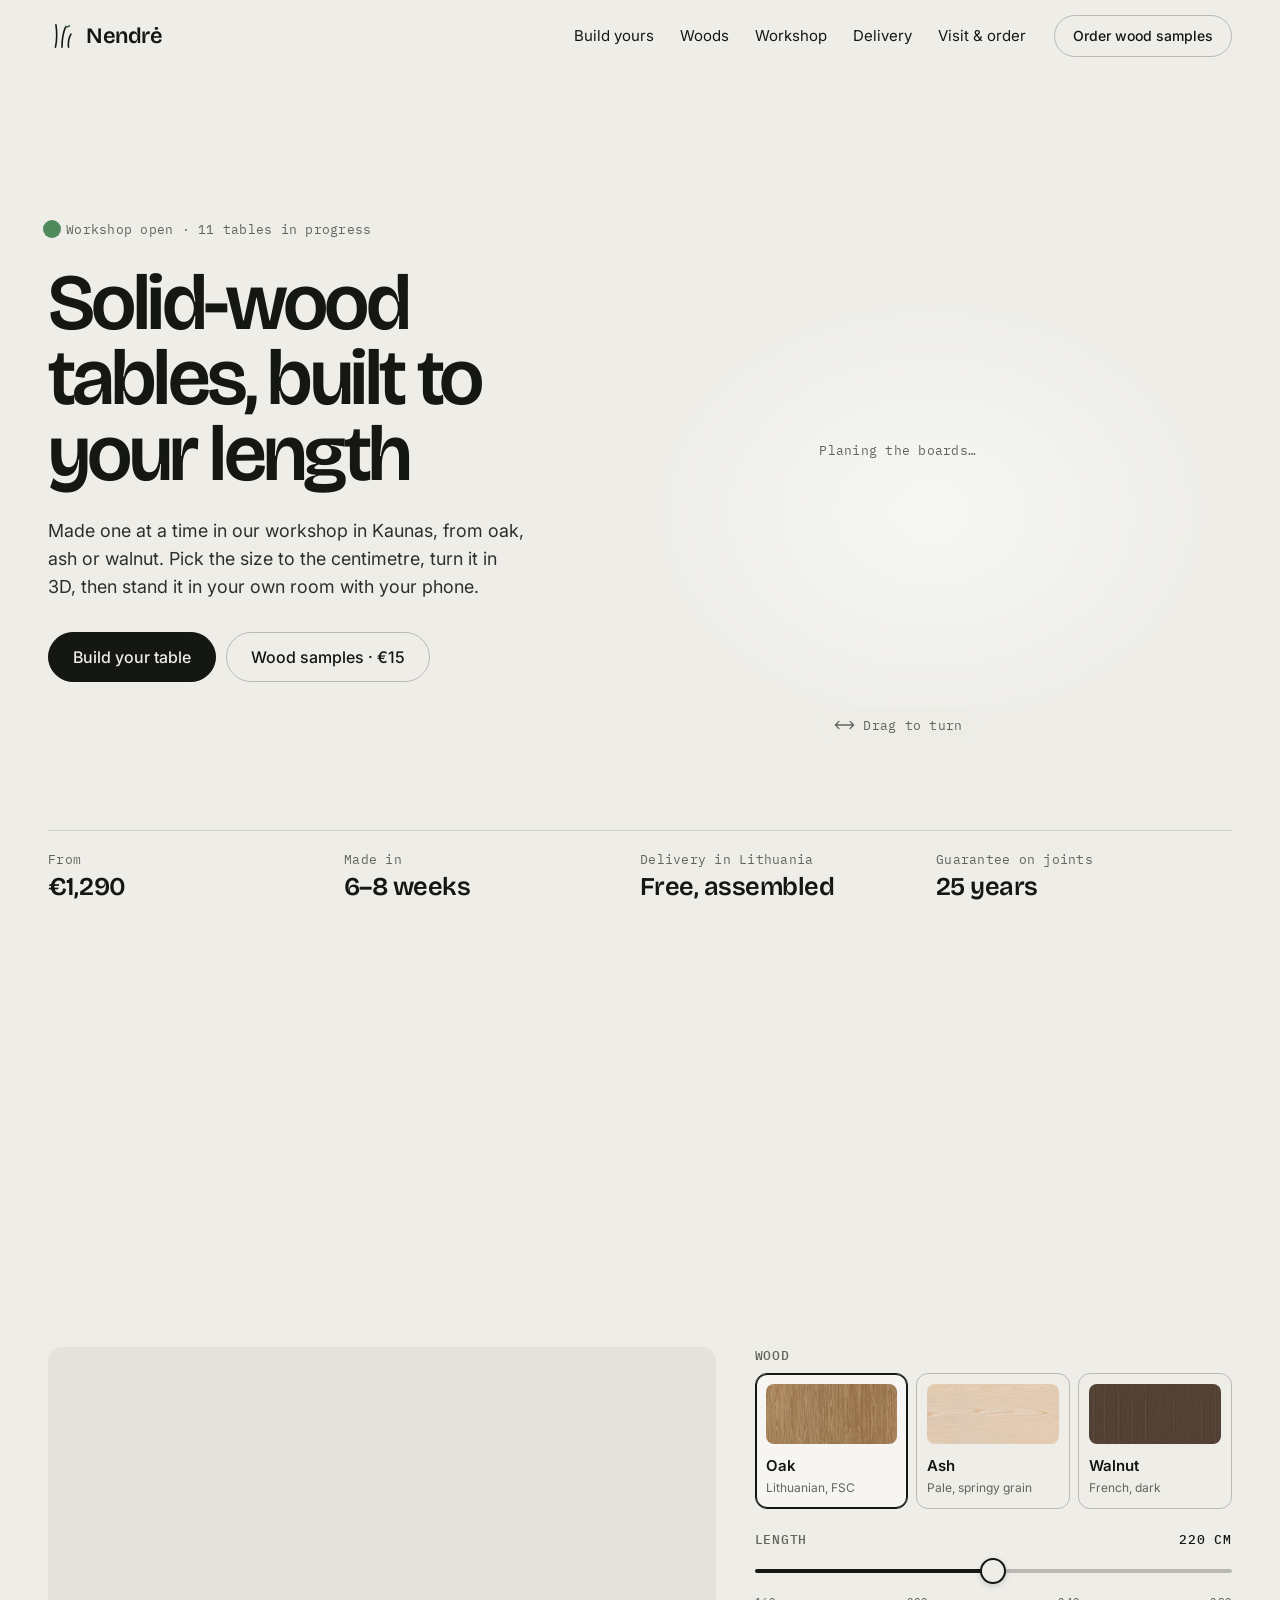
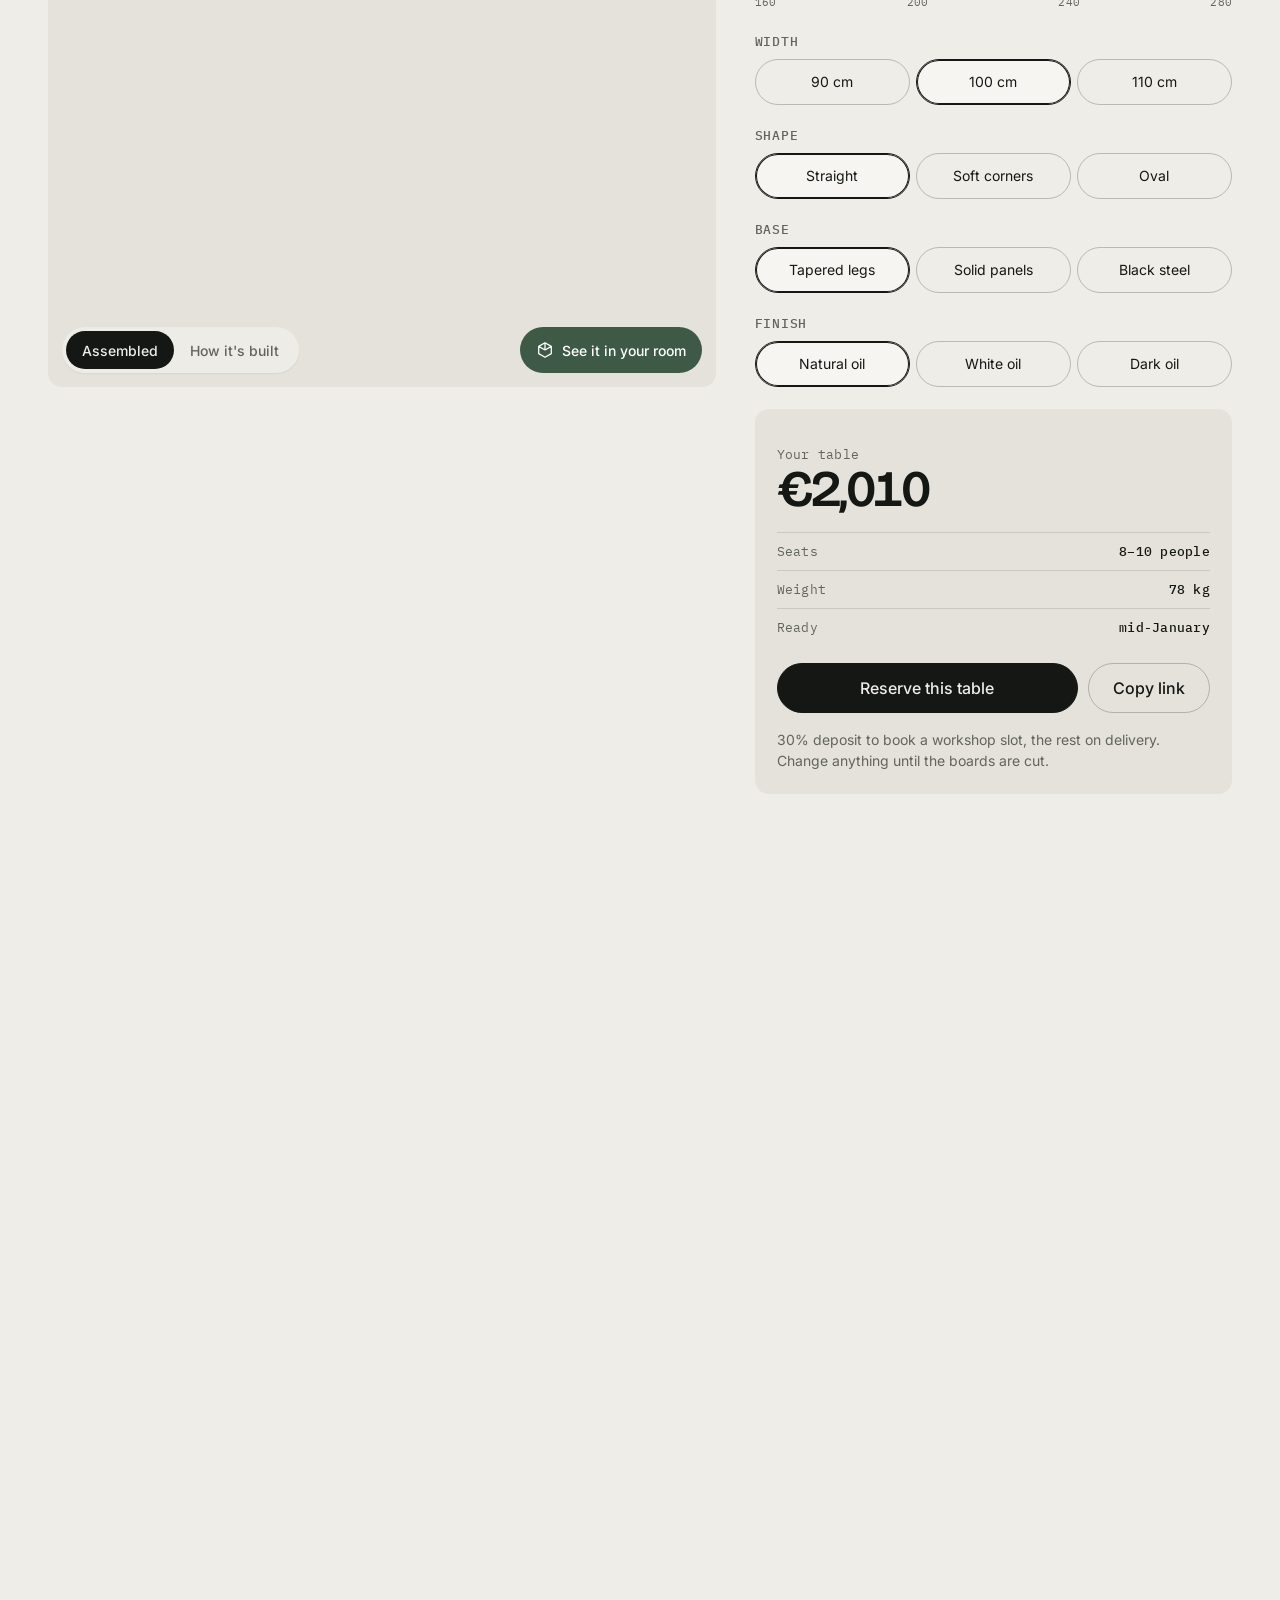
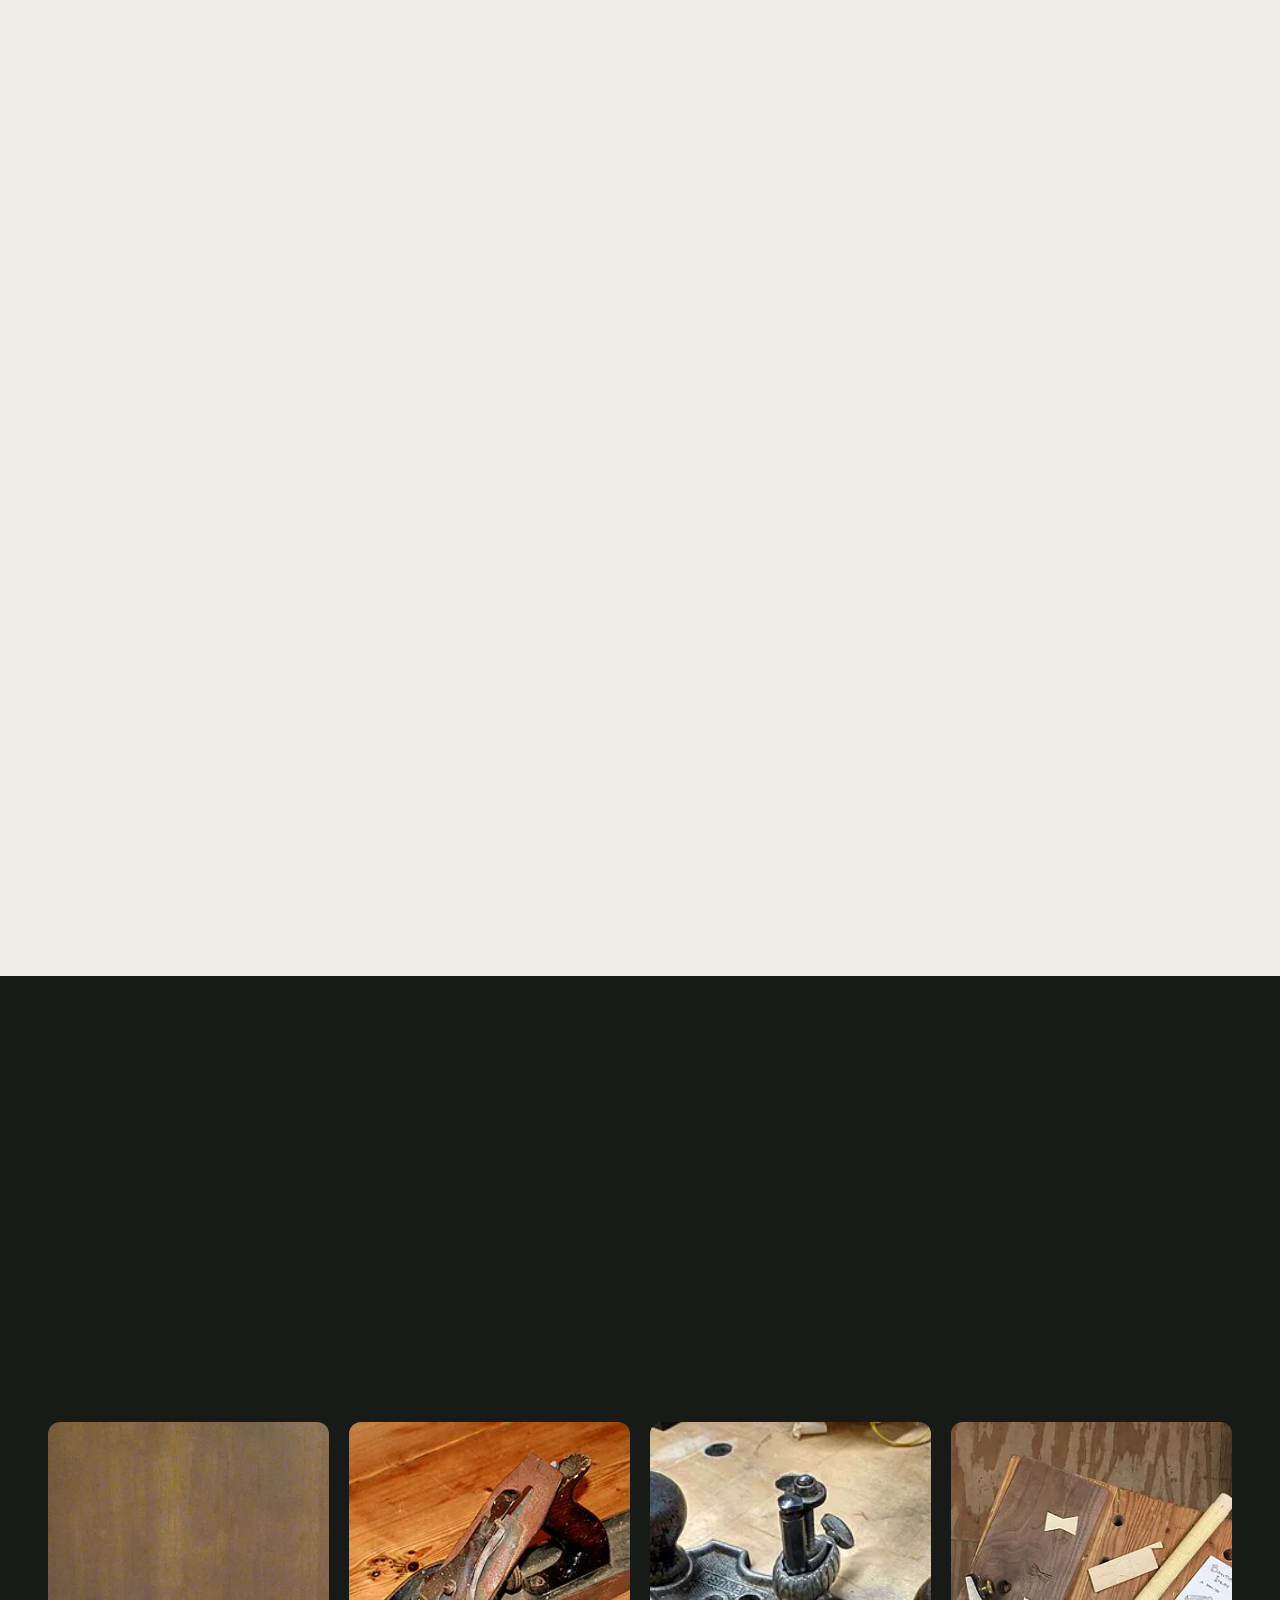
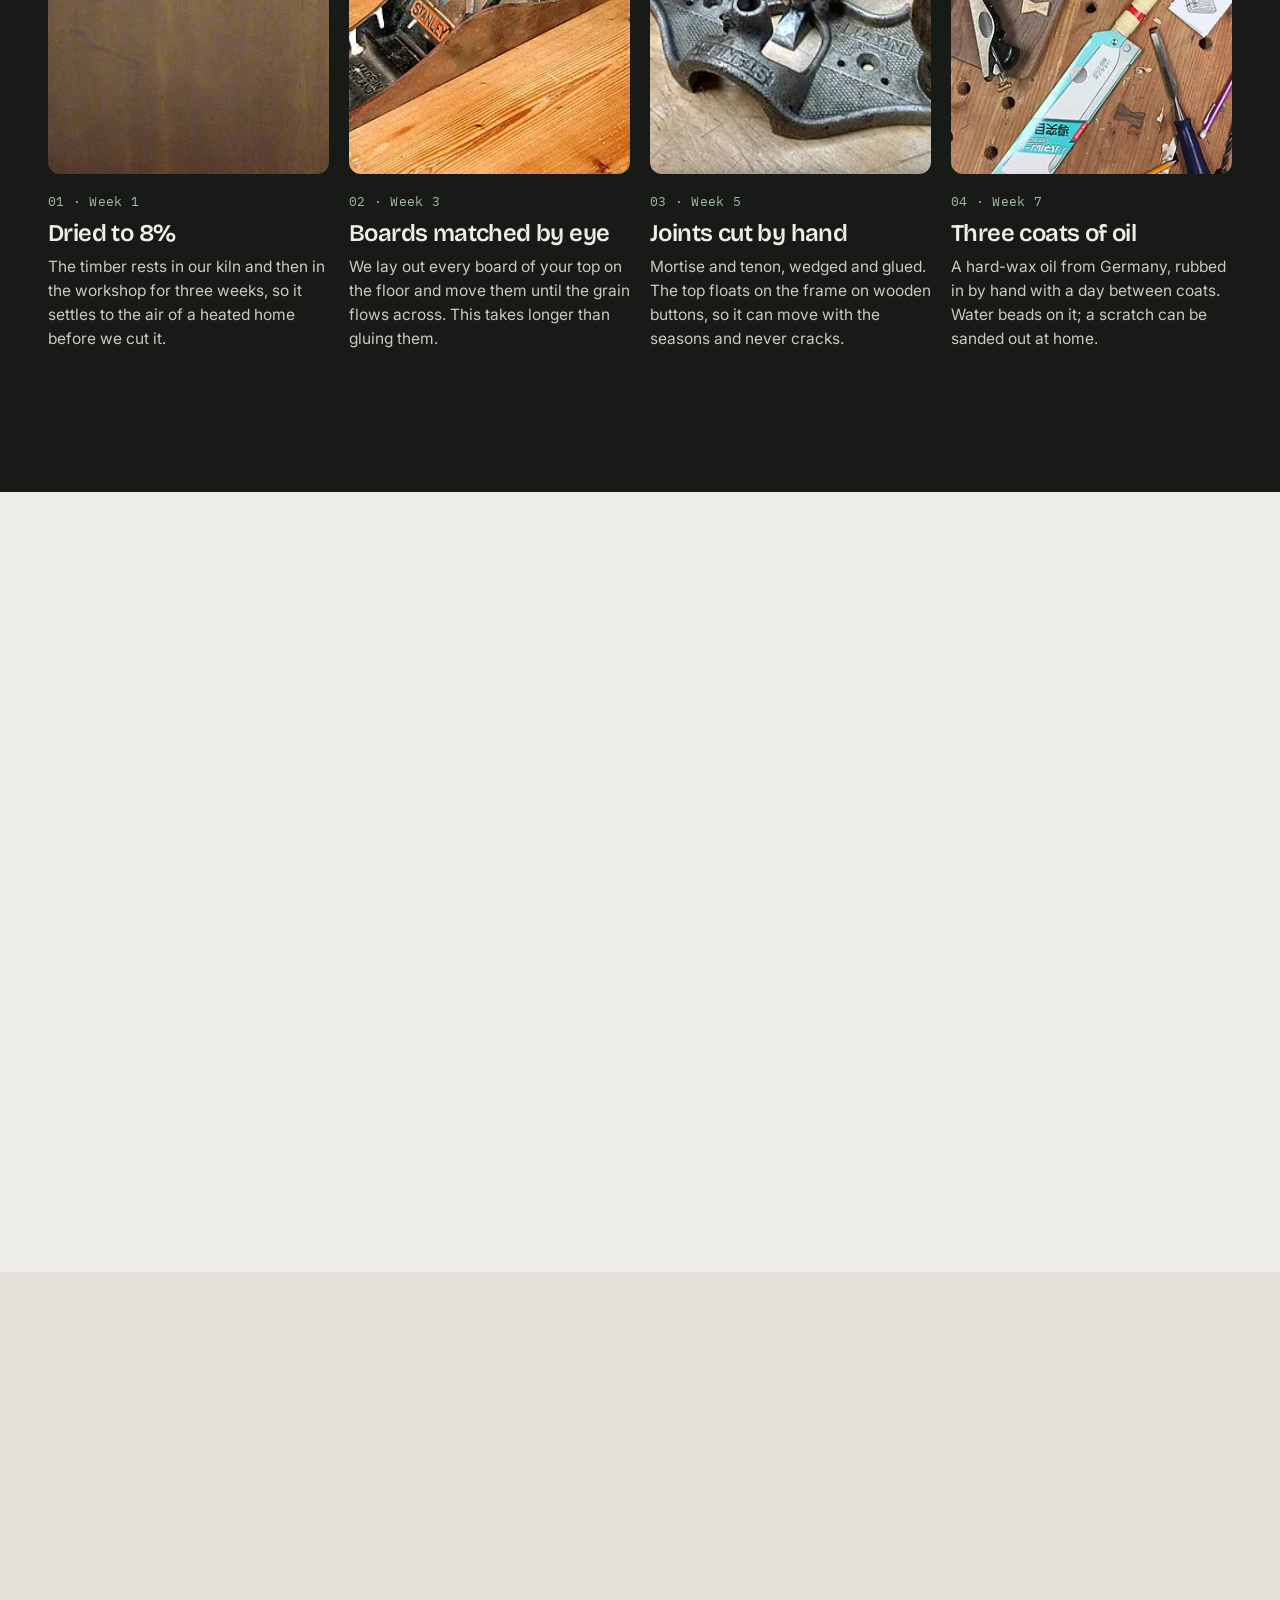
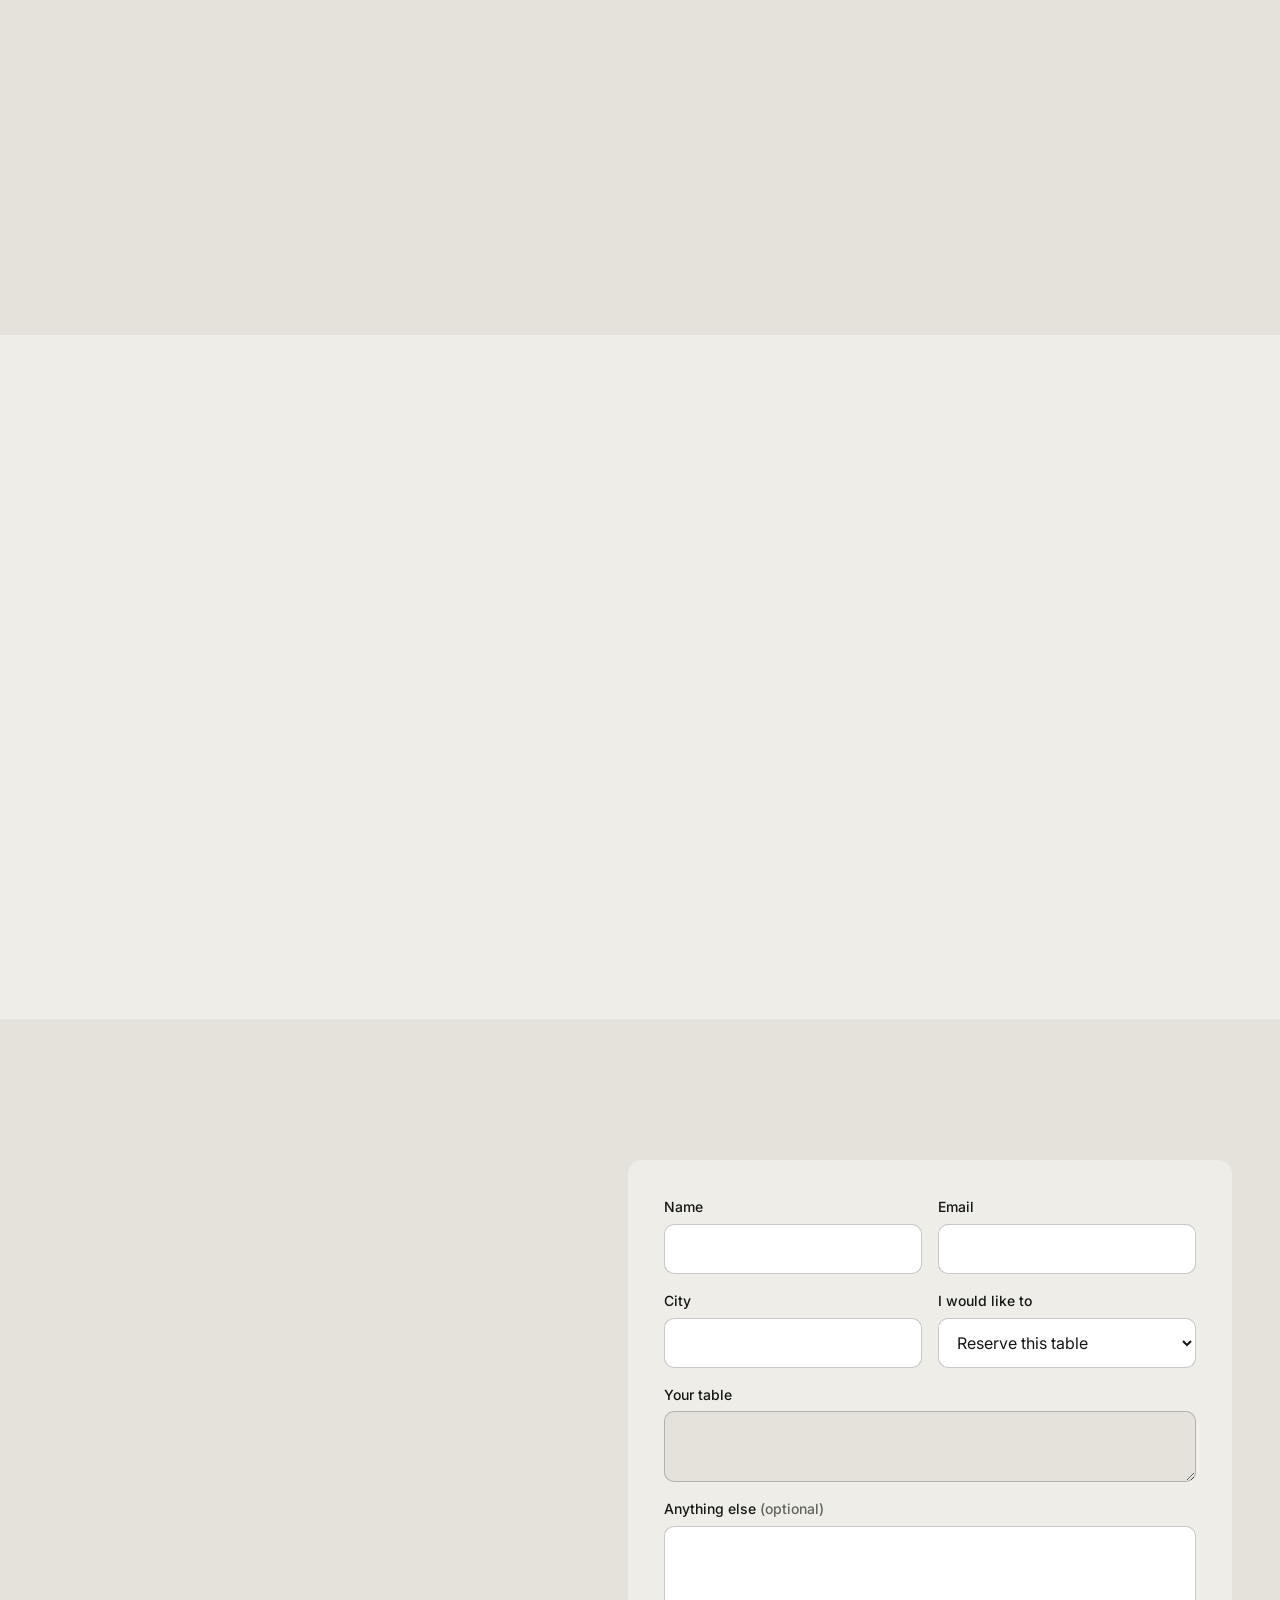
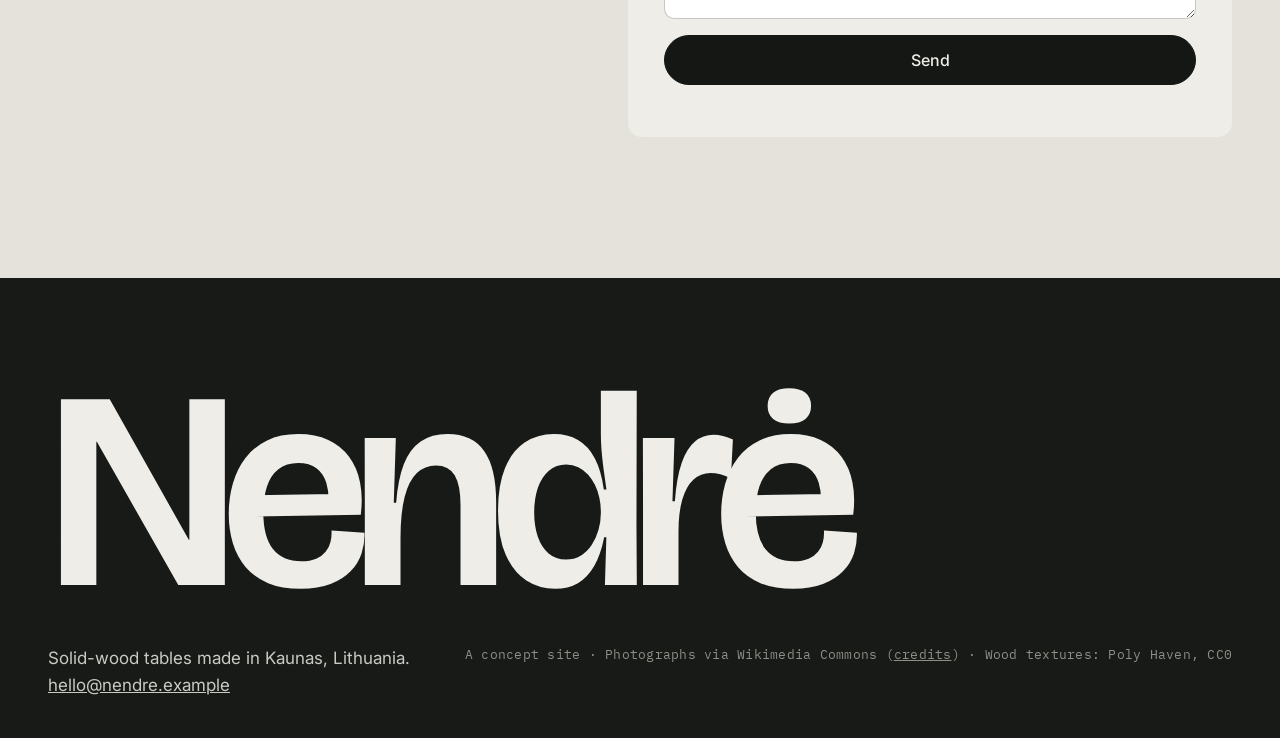
==== index.html @ 668d5033 "Nendre tables: 3D configurator, AR, swipe rows" ====
<!doctype html>
<html lang="en">
<head>
<meta charset="utf-8">
<meta name="viewport" content="width=device-width, initial-scale=1, viewport-fit=cover">
<title>Nendrė — solid-wood dining tables made to your length in Kaunas</title>
<meta name="description" content="Oak, ash and walnut dining tables built one at a time in Kaunas, Lithuania. Choose the size to the centimetre, see it in 3D and in your room, delivered and assembled.">
<meta property="og:type" content="website">
<meta property="og:title" content="Nendrė — solid-wood tables, built to your length">
<meta property="og:description" content="Design your table in 3D: wood, length, shape and base. Made by hand in Kaunas.">
<meta property="og:image" content="https://futuretdj.github.io/nendre-tables/share.jpg">
<meta name="twitter:card" content="summary_large_image">
<link rel="icon" href="favicon.svg" type="image/svg+xml">
<meta name="theme-color" content="#eeede8">
<link rel="preconnect" href="https://fonts.googleapis.com"><link rel="preconnect" href="https://fonts.gstatic.com" crossorigin>
<link href="https://fonts.googleapis.com/css2?family=Bricolage+Grotesque:opsz,wght@12..96,400..700&family=Inter:wght@400..600&family=IBM+Plex+Mono:wght@400;500&display=swap" rel="stylesheet">
<link rel="modulepreload" href="lib/three.module.min.js">
<link rel="modulepreload" href="table3d.js">
<link rel="preload" as="image" href="tex/oak_d1.webp" type="image/webp">
<script type="importmap">{"imports":{"three":"./lib/three.module.min.js"}}</script>
<script>(function(){var d=document.documentElement;if(matchMedia('(max-width: 1023px), (pointer: coarse)').matches)d.classList.add('touch');d.classList.add('js');setTimeout(function(){d.classList.add('rv-safe')},4000)})()</script>
<link rel="stylesheet" href="site.css">
</head>
<body>
<header class="nav" data-nav>
  <div class="wrap nav__bar">
    <a class="logo" href="#top" aria-label="Nendrė, home"><svg viewBox="0 0 30 30" aria-hidden="true"><path d="M8 27c1.5-7 2-14 .5-24M15 27c0-8 .8-15 4-22M22 27c-.6-5 .2-10 2.6-14" fill="none" stroke="currentColor" stroke-width="1.7" stroke-linecap="round"/><path d="M19 5c1.6.4 3 .1 4-1" fill="none" stroke="var(--accent)" stroke-width="1.7" stroke-linecap="round"/></svg><span>Nendrė</span></a>
    <nav class="nav__links" aria-label="Main">
      <a href="#build">Build yours</a><a href="#woods">Woods</a><a href="#workshop">Workshop</a><a href="#delivery">Delivery</a><a href="#order">Visit &amp; order</a>
    </nav>
    <a class="btn btn--ghost nav__cta" href="#samples">Order wood samples</a>
    <button class="nav__menu" type="button" aria-expanded="false" aria-controls="sheet" data-menu><span></span><span></span><b>Menu</b></button>
  </div>
  <div class="sheet" id="sheet" data-sheet>
    <a href="#build">Build your table</a><a href="#woods">Oak, ash, walnut</a><a href="#workshop">The workshop</a><a href="#delivery">Delivery &amp; guarantee</a><a href="#order">Visit &amp; order</a>
    <p class="mono">Kaunas · Aleksotas · Sat 10–15 by appointment</p>
  </div>
</header>

<main id="top">
  <section class="hero">
    <div class="wrap hero__grid">
      <div class="hero__text">
        <p class="eyebrow mono"><span class="pulse"></span>Workshop open · 11 tables in progress</p>
        <h1>Solid-wood tables, built to your length</h1>
        <p class="lead">Made one at a time in our workshop in Kaunas, from oak, ash or walnut. Pick the size to the centimetre, turn it in 3D, then stand it in your own room with your phone.</p>
        <div class="row">
          <a class="btn" href="#build">Build your table</a>
          <a class="btn btn--ghost" href="#samples">Wood samples · €15</a>
        </div>
      </div>
      <div class="stage stage--hero" data-stage="hero" data-spin="1">
        <p class="stage__wait mono" data-wait>Planing the boards…</p>
        <span class="stage__hint mono"><svg viewBox="0 0 24 12" aria-hidden="true"><path d="M2 6h20M6 2 2 6l4 4M18 2l4 4-4 4" fill="none" stroke="currentColor" stroke-width="1.4" stroke-linecap="round" stroke-linejoin="round"/></svg>Drag to turn</span>
      </div>
    </div>
    <div class="wrap">
      <dl class="facts">
        <div><dt>From</dt><dd>€1,290</dd></div>
        <div><dt>Made in</dt><dd>6–8 weeks</dd></div>
        <div><dt>Delivery in Lithuania</dt><dd>Free, assembled</dd></div>
        <div><dt>Guarantee on joints</dt><dd>25 years</dd></div>
      </dl>
    </div>
  </section>

  <!-- configurator -->
  <section class="sec" id="build" aria-labelledby="build-h">
    <div class="wrap">
      <div class="head rv">
        <p class="mono label">Configurator</p>
        <h2 id="build-h">Your table, to the centimetre</h2>
        <p>Every change is drawn the way it will be made: the boards, the edge, the joints. The price is the price, delivery and assembly in Lithuania included.</p>
      </div>
      <div class="cfg" data-cfg>
        <div class="cfg__stagewrap">
          <div class="stage stage--cfg" data-stage="cfg">
            <div class="labels" data-labels hidden>
              <span class="lab" data-lab="top"><i></i>Top: 4 cm, glued from <b data-boards>7</b> boards</span>
              <span class="lab" data-lab="tenon"><i></i>Mortise and tenon. No screws, no metal</span>
              <span class="lab" data-lab="leg"><i></i><b data-legtext>Tapered leg, 6.2 → 3.6 cm</b></span>
            </div>
            <div class="stage__tools">
              <div class="tog" role="group" aria-label="View">
                <button type="button" aria-pressed="true" data-view="0">Assembled</button>
                <button type="button" aria-pressed="false" data-view="1">How it's built</button>
              </div>
              <button type="button" class="ar" data-ar><svg viewBox="0 0 20 20" aria-hidden="true"><path d="M10 2 3 6v8l7 4 7-4V6l-7-4Zm0 0v8m0 0 7-4m-7 4-7-4" fill="none" stroke="currentColor" stroke-width="1.4" stroke-linejoin="round"/></svg><span>See it in your room</span></button>
            </div>
            <p class="ar__note" data-ar-note hidden></p>
          </div>
        </div>
        <form class="panel" data-panel onsubmit="return false" aria-label="Configure your table">
          <fieldset><legend>Wood</legend>
            <div class="woods">
              <label><input type="radio" name="wood" value="oak" checked><span><i class="sw sw--oak"></i><b>Oak</b><small>Lithuanian, FSC</small></span></label>
              <label><input type="radio" name="wood" value="ash"><span><i class="sw sw--ash"></i><b>Ash</b><small>Pale, springy grain</small></span></label>
              <label><input type="radio" name="wood" value="walnut"><span><i class="sw sw--walnut"></i><b>Walnut</b><small>French, dark</small></span></label>
            </div></fieldset>
          <fieldset><legend>Length <output data-out="L">220 cm</output></legend>
            <input class="range" type="range" name="L" min="160" max="280" step="10" value="220" aria-label="Length in centimetres">
            <div class="ticks mono"><span>160</span><span>200</span><span>240</span><span>280</span></div>
          </fieldset>
          <fieldset><legend>Width</legend>
            <div class="seg"><label><input type="radio" name="W" value="90"><span>90 cm</span></label><label><input type="radio" name="W" value="100" checked><span>100 cm</span></label><label><input type="radio" name="W" value="110"><span>110 cm</span></label></div></fieldset>
          <fieldset><legend>Shape</legend>
            <div class="seg"><label><input type="radio" name="shape" value="rect" checked><span>Straight</span></label><label><input type="radio" name="shape" value="soft"><span>Soft corners</span></label><label><input type="radio" name="shape" value="oval"><span>Oval</span></label></div></fieldset>
          <fieldset><legend>Base</legend>
            <div class="seg"><label><input type="radio" name="base" value="taper" checked><span>Tapered legs</span></label><label><input type="radio" name="base" value="panel"><span>Solid panels</span></label><label><input type="radio" name="base" value="steel"><span>Black steel</span></label></div></fieldset>
          <fieldset><legend>Finish</legend>
            <div class="seg"><label><input type="radio" name="finish" value="natural" checked><span>Natural oil</span></label><label><input type="radio" name="finish" value="white"><span>White oil</span></label><label><input type="radio" name="finish" value="dark"><span>Dark oil</span></label></div></fieldset>
          <div class="sum">
            <div class="sum__top">
              <div><p class="mono muted">Your table</p><p class="price" data-price>€2,010</p></div>
              <svg class="seats" viewBox="0 0 160 90" aria-hidden="true" data-seats></svg>
            </div>
            <ul class="spec mono">
              <li><span>Seats</span><b data-o="seats">8–10 people</b></li>
              <li><span>Weight</span><b data-o="kg">78 kg</b></li>
              <li><span>Ready</span><b data-o="ready">mid-January</b></li>
            </ul>
            <div class="row">
              <a class="btn btn--wide" href="#order" data-reserve>Reserve this table</a>
              <button class="btn btn--ghost" type="button" data-share>Copy link</button>
            </div>
            <p class="small muted">30% deposit to book a workshop slot, the rest on delivery. Change anything until the boards are cut.</p>
          </div>
        </form>
      </div>
    </div>
  </section>

  <section class="sec sec--quote">
    <div class="wrap">
      <p class="big rv">1,180 tables since 2014. Seven came back to us, <em>all of them to be made longer.</em></p>
    </div>
  </section>

  <!-- woods -->
  <section class="sec" id="woods" aria-labelledby="woods-h">
    <div class="wrap">
      <div class="head rv"><p class="mono label">Three woods</p><h2 id="woods-h">Each one ages differently</h2><p>We work with three species only, so we know every board. Tap one to try it on your table.</p></div>
      <div class="wcards" data-swipe>
        <article class="wcard rv">
          <div class="wcard__sw sw--oak"></div>
          <div class="wcard__body">
            <h3>European oak</h3>
            <p>From FSC forests near Biržai and Anykščiai. Strong, heavy, with silver ray flecks you see when the light is low. It turns from straw to a warm honey colour in about two years.</p>
            <ul class="spec mono"><li><span>Hardness</span><b>Janka 1,360</b></li><li><span>Ages to</span><b>Honey</b></li><li><span>From</span><b>€1,420</b></li></ul>
            <button class="btn btn--ghost" type="button" data-pick="oak">Try oak</button>
          </div>
        </article>
        <article class="wcard rv">
          <div class="wcard__sw sw--ash"></div>
          <div class="wcard__body">
            <h3>Ash</h3>
            <p>Pale and calm, with a long straight grain. Lighter than oak and slightly springy, so it forgives a dropped pan. With white oil it stays almost Nordic white.</p>
            <ul class="spec mono"><li><span>Hardness</span><b>Janka 1,320</b></li><li><span>Ages to</span><b>Soft cream</b></li><li><span>From</span><b>€1,290</b></li></ul>
            <button class="btn btn--ghost" type="button" data-pick="ash">Try ash</button>
          </div>
        </article>
        <article class="wcard rv">
          <div class="wcard__sw sw--walnut"></div>
          <div class="wcard__body">
            <h3>European walnut</h3>
            <p>From one sawmill in the Dordogne, cut and dried for three years before it reaches us. Deep brown with purple notes that soften to a mellow, golden brown.</p>
            <ul class="spec mono"><li><span>Hardness</span><b>Janka 1,010</b></li><li><span>Ages to</span><b>Golden brown</b></li><li><span>From</span><b>€2,090</b></li></ul>
            <button class="btn btn--ghost" type="button" data-pick="walnut">Try walnut</button>
          </div>
        </article>
      </div>
      <div class="dots" data-dots-for="wcards"></div>
    </div>
  </section>

  <!-- workshop -->
  <section class="sec sec--dark" id="workshop" aria-labelledby="ws-h">
    <div class="wrap">
      <div class="head rv"><p class="mono label">The workshop</p><h2 id="ws-h">Six people, one table at a time</h2><p>Nothing is outsourced. The same two hands that choose your boards fit the last joint and oil the top. Swipe the steps, tap a photo to see it larger.</p></div>
    </div>
    <ol class="steps" data-swipe data-gallery>
      <li class="step"><button type="button" class="step__pic" data-open="0"><img src="assets/img/photo-f66408204-960.webp" srcset="assets/img/photo-f66408204-500.webp 500w, assets/img/photo-f66408204-960.webp 960w, assets/img/photo-f66408204.webp 1280w" sizes="(max-width: 639px) 78vw, 380px" alt="A freshly sanded oak board with the grain showing" loading="lazy" decoding="async"></button><p class="mono">01 · Week 1</p><h3>Dried to 8%</h3><p>The timber rests in our kiln and then in the workshop for three weeks, so it settles to the air of a heated home before we cut it.</p></li>
      <li class="step"><button type="button" class="step__pic" data-open="1"><img src="assets/img/photo-f95830909-960.webp" srcset="assets/img/photo-f95830909-500.webp 500w, assets/img/photo-f95830909-960.webp 960w" sizes="(max-width: 639px) 78vw, 380px" alt="A hand plane resting on a planed board" loading="lazy" decoding="async"></button><p class="mono">02 · Week 3</p><h3>Boards matched by eye</h3><p>We lay out every board of your top on the floor and move them until the grain flows across. This takes longer than gluing them.</p></li>
      <li class="step"><button type="button" class="step__pic" data-open="2"><img src="assets/img/photo-f95606378-960.webp" srcset="assets/img/photo-f95606378-500.webp 500w, assets/img/photo-f95606378-960.webp 960w, assets/img/photo-f95606378.webp 1280w" sizes="(max-width: 639px) 78vw, 380px" alt="A router plane on the workbench, used to cut joints" loading="lazy" decoding="async"></button><p class="mono">03 · Week 5</p><h3>Joints cut by hand</h3><p>Mortise and tenon, wedged and glued. The top floats on the frame on wooden buttons, so it can move with the seasons and never cracks.</p></li>
      <li class="step"><button type="button" class="step__pic" data-open="3"><img src="assets/img/photo-f81309000-960.webp" srcset="assets/img/photo-f81309000-500.webp 500w, assets/img/photo-f81309000-960.webp 960w, assets/img/photo-f81309000.webp 1280w" sizes="(max-width: 639px) 78vw, 380px" alt="Chisels, a saw and a marking gauge on a pegboard" loading="lazy" decoding="async"></button><p class="mono">04 · Week 7</p><h3>Three coats of oil</h3><p>A hard-wax oil from Germany, rubbed in by hand with a day between coats. Water beads on it; a scratch can be sanded out at home.</p></li>
    </ol>
    <div class="wrap"><div class="dots dots--light" data-dots-for="steps"></div></div>
  </section>

  <!-- reviews -->
  <section class="sec" id="reviews" aria-labelledby="rv-h">
    <div class="wrap">
      <div class="head rv"><p class="mono label">From homes in 14 countries</p><h2 id="rv-h">“We measured the room twice. It fits to the centimetre.”</h2></div>
      <div class="quotes" data-swipe>
        <figure class="q rv"><blockquote>We wanted a table for twelve that still lets us walk round it. Rasa came to measure, suggested an oval at 260 and she was right.</blockquote><figcaption><b>Indrė &amp; Tomas</b><span class="mono">Vilnius · oak, oval, 260 × 110</span></figcaption></figure>
        <figure class="q rv"><blockquote>Delivered to the fourth floor in Riga, assembled in forty minutes, and they took all the packaging back with them.</blockquote><figcaption><b>Mārtiņš K.</b><span class="mono">Riga · walnut, steel base, 200 × 100</span></figcaption></figure>
        <figure class="q rv"><blockquote>The 3D view was exactly what arrived. I put it in the room with my phone first and moved the sofa before it came.</blockquote><figcaption><b>Sophie L.</b><span class="mono">Berlin · ash, white oil, 180 × 90</span></figcaption></figure>
      </div>
      <div class="dots" data-dots-for="quotes"></div>
    </div>
  </section>

  <!-- delivery -->
  <section class="sec sec--alt" id="delivery" aria-labelledby="dl-h">
    <div class="wrap grid2">
      <div class="head rv"><p class="mono label">Delivery, guarantee, care</p><h2 id="dl-h">We bring it in and build it on the spot</h2><p>Two of us come with the table in our own van, carry it in, assemble it and level it. It takes about forty minutes.</p></div>
      <ul class="rows rv">
        <li><span>Lithuania</span><b>Free, assembled</b></li>
        <li><span>Latvia, Estonia</span><b>€190, assembled</b></li>
        <li><span>Poland, Germany, Nordics</span><b>From €290, by quote</b></li>
        <li><span>Guarantee</span><b>25 years on joints, 5 on finish</b></li>
        <li><span>In the box</span><b>Care kit, oil, two cloths</b></li>
        <li><span>Payment</span><b>30% deposit, rest on delivery</b></li>
      </ul>
    </div>
  </section>

  <section class="sec" id="faq" aria-labelledby="faq-h">
    <div class="wrap grid2">
      <div class="head rv"><h2 id="faq-h">Questions</h2><p>Anything else: <a href="mailto:hello@nendre.example">hello@nendre.example</a> or +370 600 00000.</p></div>
      <div class="faq rv">
        <details><summary>Does the 3D view match the real table?</summary><p>The shape, the size and the joinery do, exactly. Wood is a natural material, so the grain on your top will be its own; that is why we send a photo of your boards laid out before we glue them, and you can ask for a change.</p></details>
        <details><summary>How does “See it in your room” work?</summary><p>On an iPhone or iPad, tap the button and the table opens in Apple's AR view at its real size. Point the camera at the floor and walk round it. Nothing is installed and nothing is uploaded.</p></details>
        <details><summary>Can I have a size that is not in the list?</summary><p>Yes. Any length from 120 to 320 cm and any width from 75 to 120 cm costs the same per square metre. Write to us with the size.</p></details>
        <details><summary>Will a solid top crack under floor heating?</summary><p>No, because the top is never screwed down. It sits on wooden buttons that let it move a few millimetres each season. Keep it about a metre from a radiator, as with any solid wood.</p></details>
        <details><summary>How do I look after it?</summary><p>Wipe it with a damp cloth. Once a year, rub in a little of the oil from the care kit. Rings and small scratches sand out with the pad in the kit.</p></details>
        <details><summary>Can I see the tables before I order?</summary><p>Yes. The workshop and a small showroom with eight tables are open on Saturdays from 10 to 15, by appointment. Book a visit below.</p></details>
      </div>
    </div>
  </section>

  <!-- order + visit -->
  <section class="sec sec--alt" id="order" aria-labelledby="or-h">
    <div class="wrap grid2">
      <div class="head rv">
        <p class="mono label">Reserve or visit</p>
        <h2 id="or-h">Book a workshop slot</h2>
        <p>Send us your table and we reply within one working day with a drawing, the date your boards will be cut and the deposit link.</p>
        <div class="visit" id="samples">
          <h3>Wood samples, €15</h3>
          <p>Three 10 × 10 cm pieces of oak, ash and walnut in all three finishes, by post in 3 days. The €15 comes off your table.</p>
          <h3>The workshop</h3>
          <p>Kaunas, Aleksotas. Saturdays 10:00–15:00, by appointment. Free parking in the yard.</p>
        </div>
      </div>
      <form class="form" data-form novalidate>
        <div class="f"><label for="o-name">Name</label><input id="o-name" name="name" autocomplete="name" required><p class="err" hidden>Write your name.</p></div>
        <div class="f"><label for="o-mail">Email</label><input id="o-mail" name="email" type="email" inputmode="email" autocomplete="email" required><p class="err" hidden>Write an email with an @.</p></div>
        <div class="f"><label for="o-city">City</label><input id="o-city" name="city" autocomplete="address-level2" required><p class="err" hidden>Where should we deliver?</p></div>
        <div class="f"><label for="o-what">I would like to</label><select id="o-what" name="what"><option>Reserve this table</option><option>Order wood samples (€15)</option><option>Visit the workshop</option></select></div>
        <div class="f f--full"><label for="o-table">Your table</label><textarea id="o-table" name="table" rows="2" readonly data-cfg-text></textarea></div>
        <div class="f f--full"><label for="o-msg">Anything else <span class="muted">(optional)</span></label><textarea id="o-msg" name="msg" rows="3"></textarea></div>
        <button class="btn btn--wide" type="submit">Send</button>
        <p class="small" role="status" data-status></p>
      </form>
    </div>
  </section>
</main>

<footer class="foot">
  <div class="wrap">
    <p class="foot__big">Nendrė</p>
    <div class="foot__row">
      <p>Solid-wood tables made in Kaunas, Lithuania.<br><a href="mailto:hello@nendre.example">hello@nendre.example</a></p>
      <p class="mono muted">A concept site · Photographs via Wikimedia Commons (<a href="credits.html">credits</a>) · Wood textures: Poly Haven, CC0</p>
    </div>
  </div>
</footer>

<nav class="bar" data-bar aria-label="Quick actions"><span class="bar__p" data-bar-price>€2,010</span><a class="btn" href="#build" data-bar-btn>Build yours</a></nav>

<div class="lb" data-lb hidden role="dialog" aria-modal="true" aria-label="Photos">
  <div class="lb__top"><span class="mono" data-lb-count>1 / 4</span><button type="button" class="lb__x" data-lb-close aria-label="Close">×</button></div>
  <ul class="lb__track" data-lb-track></ul>
  <p class="lb__cap" data-lb-cap></p>
</div>
<div class="toast" data-toast role="status" aria-live="polite"></div>
<script type="module" src="app.js"></script>
</body>
</html>
---- site.css ----
:root{
  --bg:#eeede8;--bg2:#e4e2db;--ink:#151714;--muted:#61655d;--line:rgba(21,23,20,.13);--line2:rgba(21,23,20,.24);
  --accent:#3e5a46;--dark:#171a17;--dark2:#22261f;
  --disp:"Bricolage Grotesque",system-ui,sans-serif;--text:"Inter",system-ui,sans-serif;--mono:"IBM Plex Mono",ui-monospace,monospace;
  --wrap:1280px;--gut:clamp(20px,4vw,48px);--r:14px;--ease:cubic-bezier(.2,.7,.2,1);
}
*{box-sizing:border-box}
html{-webkit-text-size-adjust:100%;scroll-behavior:smooth;scroll-padding-top:80px}
body{margin:0;background:var(--bg);color:var(--ink);font:400 17px/1.55 var(--text);-webkit-font-smoothing:antialiased;overflow-x:clip}
img{display:block;max-width:100%}
a{color:inherit}
h1,h2,h3{font-family:var(--disp);font-weight:600;letter-spacing:-.025em;margin:0;line-height:1}
p{margin:0}
.wrap{max-width:var(--wrap);margin:0 auto;padding:0 var(--gut)}
.mono{font-family:var(--mono);font-size:12.5px;letter-spacing:.02em}
.muted{color:var(--muted)}
.small{font-size:14px}
.label{color:var(--accent);text-transform:uppercase;letter-spacing:.08em;margin-bottom:18px}
.row{display:flex;flex-wrap:wrap;gap:10px}
.btn{display:inline-flex;align-items:center;justify-content:center;gap:10px;min-height:50px;padding:0 24px;border:1px solid var(--ink);border-radius:999px;background:var(--ink);color:var(--bg);font:500 16px/1 var(--text);text-decoration:none;cursor:pointer;position:relative;overflow:hidden;isolation:isolate;transition:transform .15s,color .35s}
.btn::before{content:"";position:absolute;inset:0;background:var(--accent);border-radius:inherit;transform:translateY(102%);transition:transform .45s var(--ease);z-index:-1}
@media (hover:hover){.btn:hover::before{transform:none}.btn:hover{border-color:var(--accent)}}
.btn:active{transform:scale(.98)}
.btn--ghost{background:transparent;color:var(--ink);border-color:var(--line2)}
@media (hover:hover){.btn--ghost:hover{color:var(--bg)}}
.btn--wide{flex:1 1 auto}

/* nav */
.nav{position:fixed;inset:0 0 auto;z-index:50;transition:background .3s,box-shadow .3s}
.nav.sc{background:rgba(238,237,232,.94);box-shadow:0 1px 0 var(--line)}
.nav__bar{display:flex;align-items:center;gap:28px;height:72px}
.logo{display:flex;align-items:center;gap:10px;text-decoration:none;font:600 22px/1 var(--disp);letter-spacing:-.02em}
.logo svg{width:28px;height:28px}
.nav__links{display:flex;gap:26px;margin-left:auto;font-size:15px}
.nav__links a{text-decoration:none;position:relative}
.nav__links a::after{content:"";position:absolute;left:0;right:0;bottom:-4px;height:1.5px;background:currentColor;transform:scaleX(0);transform-origin:right;transition:transform .4s var(--ease)}
.nav__links a:hover::after{transform:scaleX(1);transform-origin:left}
.nav__cta{min-height:42px;padding:0 18px;font-size:14px}
.nav__menu{display:none;margin-left:auto;align-items:center;gap:6px;height:44px;padding:0 14px;border:1px solid var(--line2);border-radius:999px;background:transparent;color:var(--ink);font:500 14px var(--text);cursor:pointer;position:relative}
.nav__menu span{display:block;width:14px;height:1.5px;background:currentColor;position:absolute;left:14px;transition:transform .35s var(--ease)}
.nav__menu span:first-child{top:18px}.nav__menu span:nth-child(2){top:24px}
.nav__menu b{font-weight:500;margin-left:22px}
.nav.open .nav__menu span:first-child{transform:translateY(3px) rotate(45deg)}
.nav.open .nav__menu span:nth-child(2){transform:translateY(-3px) rotate(-45deg)}
.sheet{display:none}
@media (max-width:1023px){
  .nav__links,.nav__cta{display:none}
  .nav__menu{display:inline-flex}
  .nav__bar{height:64px}
  .sheet{display:grid;gap:4px;position:fixed;inset:64px 0 auto;padding:12px var(--gut) 28px;background:var(--bg);box-shadow:0 20px 40px rgba(0,0,0,.08);clip-path:inset(0 0 100% 0);visibility:hidden;transition:clip-path .5s var(--ease),visibility 0s .5s}
  .sheet a{font:600 clamp(30px,8.5vw,44px)/1.15 var(--disp);letter-spacing:-.03em;text-decoration:none;padding:4px 0}
  .sheet p{margin-top:14px;color:var(--muted)}
  .nav.open .sheet{clip-path:inset(0);visibility:visible;transition:clip-path .5s var(--ease)}
  .nav.open{background:var(--bg)}
}

/* hero */
.hero{padding-top:96px}
.hero__grid{display:grid;grid-template-columns:5fr 7fr;gap:clamp(20px,3vw,48px);align-items:center;min-height:min(calc(100svh - 190px),760px)}
.eyebrow{display:flex;align-items:center;gap:10px;color:var(--muted);margin-bottom:26px}
.pulse{width:8px;height:8px;border-radius:50%;background:#4f8a5d;position:relative}
.pulse::after{content:"";position:absolute;inset:-5px;border-radius:50%;background:#4f8a5d;animation:pl 2.4s infinite}
@keyframes pl{0%{transform:scale(.4);opacity:.45}100%{transform:scale(1.6);opacity:0}}
.hero h1{font-size:clamp(46px,6.2vw,92px);line-height:.95;letter-spacing:-.045em;max-width:9.5ch}
.lead{font-size:clamp(17px,1.4vw,20px);color:#2c302a;max-width:44ch;margin:26px 0 32px}
.stage{position:relative;border-radius:var(--r);overflow:hidden}
.stage .gl{display:block;width:100%;height:100%;cursor:grab}
.stage.grab .gl{cursor:grabbing}
.stage--hero{height:min(68vh,640px);background:radial-gradient(60% 50% at 55% 60%,rgba(255,255,255,.55),transparent 70%)}
.stage__wait{position:absolute;inset:0;display:grid;place-items:center;color:var(--muted);transition:opacity .5s}
.stage.ready .stage__wait{opacity:0;pointer-events:none}
.stage__hint{position:absolute;left:50%;bottom:14px;transform:translateX(-50%);display:flex;align-items:center;gap:8px;padding:8px 14px;border-radius:999px;background:rgba(238,237,232,.8);color:var(--muted);pointer-events:none;transition:opacity .5s}
.stage__hint svg{width:22px;height:12px}
.stage.touched .stage__hint{opacity:0}
.facts{display:grid;grid-template-columns:repeat(4,1fr);margin:24px 0 0;border-top:1px solid var(--line)}
.facts div{padding:20px 20px 0 0}
.facts dt{font:400 12.5px var(--mono);color:var(--muted);letter-spacing:.02em}
.facts dd{margin:6px 0 0;font:600 clamp(20px,2vw,26px)/1.1 var(--disp);letter-spacing:-.02em}

/* sections */
.sec{padding:clamp(80px,11vw,150px) 0}
.sec--alt{background:var(--bg2)}
.sec--dark{background:var(--dark);color:#eeede8;--line:rgba(238,237,232,.14);--line2:rgba(238,237,232,.3);--muted:#a7aa9f}
.sec--dark .label{color:#9fbea6}
.head{max-width:720px;margin-bottom:clamp(36px,5vw,64px)}
.head h2{font-size:clamp(38px,5vw,72px);letter-spacing:-.04em}
.head>p:not(.label){margin-top:20px;font-size:18px;color:var(--muted);max-width:56ch}
.head a{color:var(--ink)}
.grid2{display:grid;grid-template-columns:5fr 6fr;gap:clamp(32px,6vw,96px);align-items:start}
.grid2 .head{margin-bottom:0}

/* configurator */
.cfg{display:grid;grid-template-columns:minmax(0,7fr) minmax(340px,5fr);gap:clamp(20px,3vw,40px);align-items:start}
.cfg__stagewrap{position:sticky;top:88px}
.stage--cfg{height:min(72vh,640px);background:var(--bg2)}
.stage__tools{position:absolute;left:14px;right:14px;bottom:14px;display:flex;justify-content:space-between;gap:10px;flex-wrap:wrap;pointer-events:none}
.stage__tools>*{pointer-events:auto}
.tog{display:flex;padding:4px;border-radius:999px;background:rgba(238,237,232,.92);box-shadow:0 1px 2px rgba(0,0,0,.06)}
.tog button{border:0;background:transparent;min-height:38px;padding:0 16px;border-radius:999px;font:500 14px var(--text);color:var(--muted);cursor:pointer;transition:background .3s,color .3s}
.tog button[aria-pressed="true"]{background:var(--ink);color:var(--bg)}
.ar{display:inline-flex;align-items:center;gap:8px;min-height:46px;padding:0 16px;border-radius:999px;border:0;background:var(--accent);color:#fff;font:500 14px var(--text);cursor:pointer}
.ar svg{width:18px;height:18px}
.ar__note{position:absolute;left:14px;right:14px;top:14px;padding:12px 14px;border-radius:10px;background:rgba(21,23,20,.9);color:#eeede8;font-size:14px}
.labels{position:absolute;inset:0;pointer-events:none}
.lab{position:absolute;left:0;top:0;display:flex;align-items:center;gap:8px;white-space:nowrap;font:500 13px var(--text);transition:opacity .4s;will-change:transform}
.lab i{width:10px;height:10px;border-radius:50%;background:var(--accent);box-shadow:0 0 0 4px rgba(62,90,70,.2);flex:none;margin-left:-5px;margin-top:-5px}
.lab{padding-right:8px}
.lab::after{content:"";position:absolute}
.labels .lab{background:none}
.labels .lab b{font-weight:500}
.labels .lab{color:var(--ink)}
.labels .lab>i+*{}
.labels .lab{padding:5px 12px 5px 6px;border-radius:999px;background:rgba(246,245,241,.94);box-shadow:0 2px 10px rgba(0,0,0,.08)}
.lab i{margin:0}
.panel{display:grid;gap:22px}
fieldset{border:0;margin:0;padding:0;min-width:0}
legend{display:flex;justify-content:space-between;width:100%;padding:0;margin-bottom:10px;font:500 12.5px var(--mono);letter-spacing:.06em;text-transform:uppercase;color:var(--muted)}
legend output{color:var(--ink);font-weight:500}
.woods{display:grid;grid-template-columns:repeat(3,1fr);gap:8px}
.woods label,.seg label{position:relative;cursor:pointer}
.woods input,.seg input{position:absolute;opacity:0;pointer-events:none}
.woods span{display:grid;gap:2px;padding:10px;border:1px solid var(--line2);border-radius:12px;transition:border-color .25s,box-shadow .25s,background .25s;height:100%}
.woods .sw{width:100%;aspect-ratio:2.2;border-radius:8px;margin-bottom:8px}
.woods b{font-weight:600;font-size:15px}
.woods small{font-size:12px;color:var(--muted)}
.woods input:checked+span,.seg input:checked+span{border-color:var(--ink);box-shadow:inset 0 0 0 1px var(--ink);background:rgba(255,255,255,.45)}
.woods input:focus-visible+span,.seg input:focus-visible+span{outline:2px solid var(--accent);outline-offset:2px}
.sw{background-size:cover;background-position:center}
.sw--oak{background-image:url(tex/oak_d1.webp)}
.sw--ash{background-image:url(tex/ash_d1.webp);background-size:180%}
.sw--walnut{background-image:url(tex/walnut_d1.webp);filter:brightness(.62) saturate(.85)}
.seg{display:grid;grid-template-columns:repeat(3,1fr);gap:6px}
.seg span{display:grid;place-items:center;min-height:46px;padding:6px 8px;border:1px solid var(--line2);border-radius:999px;font-size:14px;text-align:center;line-height:1.15;transition:border-color .25s,box-shadow .25s,background .25s}
.range{-webkit-appearance:none;appearance:none;width:100%;height:28px;background:transparent;cursor:pointer;margin:0}
.range::-webkit-slider-runnable-track{height:4px;border-radius:4px;background:linear-gradient(var(--ink),var(--ink)) 0/var(--p,50%) 100% no-repeat,var(--line2)}
.range::-moz-range-track{height:4px;border-radius:4px;background:var(--line2)}
.range::-moz-range-progress{height:4px;border-radius:4px;background:var(--ink)}
.range::-webkit-slider-thumb{-webkit-appearance:none;width:26px;height:26px;margin-top:-11px;border-radius:50%;background:var(--bg);border:2px solid var(--ink);box-shadow:0 2px 6px rgba(0,0,0,.15)}
.range::-moz-range-thumb{width:22px;height:22px;border-radius:50%;background:var(--bg);border:2px solid var(--ink)}
.ticks{display:flex;justify-content:space-between;color:var(--muted);font-size:11px;margin-top:2px}
.sum{display:grid;gap:16px;padding:22px;border-radius:var(--r);background:var(--bg2)}
.sum__top{display:flex;justify-content:space-between;align-items:end;gap:12px}
.price{font:600 clamp(40px,4vw,54px)/1 var(--disp);letter-spacing:-.04em;font-variant-numeric:tabular-nums}
.seats{width:150px;height:auto;flex:none}
.seats .t{fill:none;stroke:var(--ink);stroke-width:1.4}
.seats .c{fill:var(--accent);transition:opacity .3s}
.spec{list-style:none;margin:0;padding:0;display:grid}
.spec li{display:flex;justify-content:space-between;gap:12px;padding:9px 0;border-top:1px solid var(--line)}
.spec span{color:var(--muted)}
.spec b{font-weight:500}

/* quote */
.sec--quote{padding:clamp(70px,10vw,140px) 0}
.big{font:600 clamp(32px,4.6vw,66px)/1.05 var(--disp);letter-spacing:-.04em;max-width:20ch}
.big em{font-style:normal;color:var(--accent)}

/* woods cards */
.wcards{display:grid;grid-template-columns:repeat(3,minmax(0,1fr));gap:18px}
.wcard{display:grid;grid-template-rows:auto 1fr;border-radius:var(--r);overflow:hidden;background:var(--bg2)}
.wcard__sw{aspect-ratio:4/3;transition:transform 1.2s var(--ease)}
.wcard:hover .wcard__sw{transform:scale(1.04)}
.wcard__body{display:grid;gap:16px;padding:24px;align-content:start;position:relative;background:var(--bg2)}
.wcard h3{font-size:30px}
.wcard p{color:#2f332d;font-size:16px}
.wcard .btn{justify-self:start}

/* workshop steps */
.steps{list-style:none;margin:0;padding:0 var(--gut);display:grid;grid-template-columns:repeat(4,minmax(0,1fr));gap:20px;max-width:var(--wrap);margin-inline:auto}
.step{display:grid;gap:10px;align-content:start}
.step__pic{padding:0;border:0;border-radius:12px;overflow:hidden;aspect-ratio:4/5;background:#2a2e28;cursor:zoom-in;margin-bottom:8px}
.step__pic img{width:100%;height:100%;object-fit:cover;transition:transform 1s var(--ease)}
@media (hover:hover){.step__pic:hover img{transform:scale(1.05)}}
.step .mono{color:#9fbea6}
.step h3{font-size:24px}
.step p:last-child{color:#c9cbc2;font-size:15.5px}

/* quotes */
.quotes{display:grid;grid-template-columns:repeat(3,minmax(0,1fr));gap:18px}
.q{margin:0;padding:28px;border-radius:var(--r);border:1px solid var(--line);display:grid;gap:24px;align-content:space-between}
.q blockquote{margin:0;font:500 20px/1.4 var(--disp);letter-spacing:-.01em}
.q figcaption{display:grid;gap:4px}
.q figcaption span{color:var(--muted)}
#reviews .head h2{font-size:clamp(32px,4vw,56px);max-width:18ch}

/* rows, faq */
.rows{list-style:none;margin:0;padding:0}
.rows li{display:flex;justify-content:space-between;gap:20px;padding:18px 0;border-bottom:1px solid var(--line2)}
.rows li:first-child{border-top:1px solid var(--line2)}
.rows span{color:var(--muted)}
.rows b{font-weight:500;text-align:right}
.faq details{border-bottom:1px solid var(--line2)}
.faq details:first-child{border-top:1px solid var(--line2)}
.faq summary{list-style:none;cursor:pointer;padding:20px 40px 20px 0;font:600 20px/1.3 var(--disp);letter-spacing:-.015em;position:relative}
.faq summary::-webkit-details-marker{display:none}
.faq summary::after{content:"";position:absolute;right:6px;top:50%;width:14px;height:14px;margin-top:-7px;background:linear-gradient(currentColor,currentColor) center/14px 1.5px no-repeat,linear-gradient(currentColor,currentColor) center/1.5px 14px no-repeat;transition:transform .35s var(--ease)}
.faq details[open] summary::after{transform:rotate(45deg)}
.faq details p{padding:0 0 22px;color:#2f332d;max-width:62ch}

/* order */
.visit{margin-top:36px;display:grid;gap:8px;padding-top:28px;border-top:1px solid var(--line2)}
.visit h3{font-size:22px;margin-top:12px}
.visit h3:first-child{margin-top:0}
.visit p{color:var(--muted)}
.form{display:grid;grid-template-columns:1fr 1fr;gap:16px;padding:clamp(20px,3vw,36px);border-radius:var(--r);background:var(--bg)}
.f{display:grid;gap:6px;font-size:14px;font-weight:500}
.f--full,.form>.btn,.form>[data-status]{grid-column:1/-1}
.f input,.f select,.f textarea{width:100%;min-height:50px;padding:12px 14px;border:1px solid var(--line2);border-radius:10px;background:#fff;color:var(--ink);font:400 16px/1.4 var(--text)}
.f textarea{min-height:0;resize:vertical}
.f [readonly]{background:var(--bg2)}
.f [aria-invalid="true"]{border:2px solid #b3261e}
.err{color:#b3261e;font-weight:500}

/* footer */
.foot{background:var(--dark);color:#eeede8;padding:clamp(60px,8vw,110px) 0 calc(40px + env(safe-area-inset-bottom))}
.foot__big{font:600 clamp(90px,22vw,330px)/.8 var(--disp);letter-spacing:-.06em;color:#eeede8;margin-bottom:40px}
.foot__row{display:flex;justify-content:space-between;gap:24px;flex-wrap:wrap;color:#c9cbc2}
.foot .muted{color:#8d9087}

/* phone bar */
.bar{position:fixed;left:12px;right:12px;bottom:calc(12px + env(safe-area-inset-bottom));z-index:40;display:none;align-items:center;justify-content:space-between;gap:12px;padding:8px 8px 8px 20px;border-radius:999px;background:var(--ink);color:var(--bg);transform:translateY(150%);transition:transform .5s var(--ease)}
.bar.on{transform:none}
.bar__p{font:600 20px var(--disp);letter-spacing:-.02em;font-variant-numeric:tabular-nums}
.bar .btn{background:var(--bg);color:var(--ink);border-color:var(--bg);min-height:44px}

/* dots, swipe rows */
.dots{display:none;justify-content:center;gap:8px;margin-top:22px}
.dots button{width:8px;height:8px;padding:0;border:0;border-radius:8px;background:var(--line2);transition:width .35s var(--ease),background .35s}
.dots button[aria-current="true"]{width:26px;background:var(--ink)}
.dots--light button[aria-current="true"]{background:#eeede8}

/* lightbox */
.lb{position:fixed;inset:0;z-index:300;background:#0f110e;color:#eeede8;display:grid;grid-template-rows:auto 1fr auto;opacity:0;visibility:hidden;transition:opacity .35s,visibility 0s .35s}
.lb.open{opacity:1;visibility:visible;transition:opacity .35s}
.lb[hidden]{display:grid}
.lb__top{display:flex;justify-content:space-between;align-items:center;padding:calc(12px + env(safe-area-inset-top)) 16px 12px}
.lb__x{width:44px;height:44px;border-radius:50%;border:1px solid rgba(238,237,232,.3);background:transparent;color:inherit;font-size:26px;cursor:pointer}
.lb__track{list-style:none;margin:0;padding:0;display:flex;overflow-x:auto;scroll-snap-type:x mandatory;scrollbar-width:none;overscroll-behavior:contain;min-height:0}
.lb__track::-webkit-scrollbar{display:none}
.lb__track li{flex:none;width:100%;height:100%;scroll-snap-align:center;scroll-snap-stop:always;display:grid;place-items:center;padding:0 12px}
.lb__track img{max-width:100%;max-height:100%;object-fit:contain;border-radius:6px}
.lb__cap{padding:14px 20px calc(18px + env(safe-area-inset-bottom));text-align:center;color:#c9cbc2}
.toast{position:fixed;left:50%;top:84px;z-index:320;transform:translate(-50%,-20px);opacity:0;padding:12px 18px;border-radius:999px;background:var(--ink);color:var(--bg);font-size:15px;transition:transform .4s var(--ease),opacity .3s;pointer-events:none}
.toast.on{transform:translate(-50%,0);opacity:1}

/* reveal */
.js .rv{opacity:0;transform:translateY(24px);transition:opacity .9s var(--ease),transform .9s var(--ease)}
.js .rv.in,.rv-safe .rv{opacity:1;transform:none}

/* responsive */
@media (max-width:1023px){
  .hero{padding-top:84px}
  .hero__grid{grid-template-columns:1fr;min-height:0;gap:6px}
  .stage--hero{height:min(52vh,460px);margin:0 calc(-1 * var(--gut));border-radius:0}
  .facts{grid-template-columns:1fr 1fr;row-gap:4px}
  .cfg{grid-template-columns:1fr}
  .cfg__stagewrap{position:relative;top:0}
  .stage--cfg{height:min(58vh,480px);margin:0 calc(-1 * var(--gut));border-radius:0}
  .grid2{grid-template-columns:1fr}
  .bar{display:flex}
  /* swipe rows on touch */
  [data-swipe]{display:flex!important;overflow-x:auto;scroll-snap-type:x mandatory;overscroll-behavior-x:contain;scrollbar-width:none;margin-inline:calc(-1 * var(--gut));padding-inline:var(--gut);scroll-padding-inline:var(--gut);gap:14px;touch-action:pan-x pan-y}
  [data-swipe]::-webkit-scrollbar{display:none}
  [data-swipe]>*{flex:none;width:min(82vw,420px);scroll-snap-align:start;scroll-snap-stop:always}
  .steps[data-swipe]{margin-inline:0;max-width:none}
  .dots{display:flex}
  .js [data-swipe] .rv{opacity:1;transform:none}
}
@media (max-width:639px){
  body{font-size:16px}
  .hero h1{font-size:clamp(42px,12.4vw,60px)}
  .lead{margin:18px 0 22px}
  .head h2{font-size:clamp(34px,10vw,48px)}
  .seg span{font-size:13px;min-height:44px}
  .woods small{display:none}
  .sum{padding:18px}
  .seats{width:118px}
  .form{grid-template-columns:1fr}
  .stage__tools{left:10px;right:10px;bottom:10px}
  .tog button{padding:0 12px;font-size:13px}
  .ar{min-height:42px;padding:0 14px;font-size:13px}
  .lab{font-size:12px}
  .foot{padding-bottom:calc(100px + env(safe-area-inset-bottom))}
}
@media (prefers-reduced-motion:reduce){*{transition-duration:.01ms!important;animation:none!important}html{scroll-behavior:auto}}
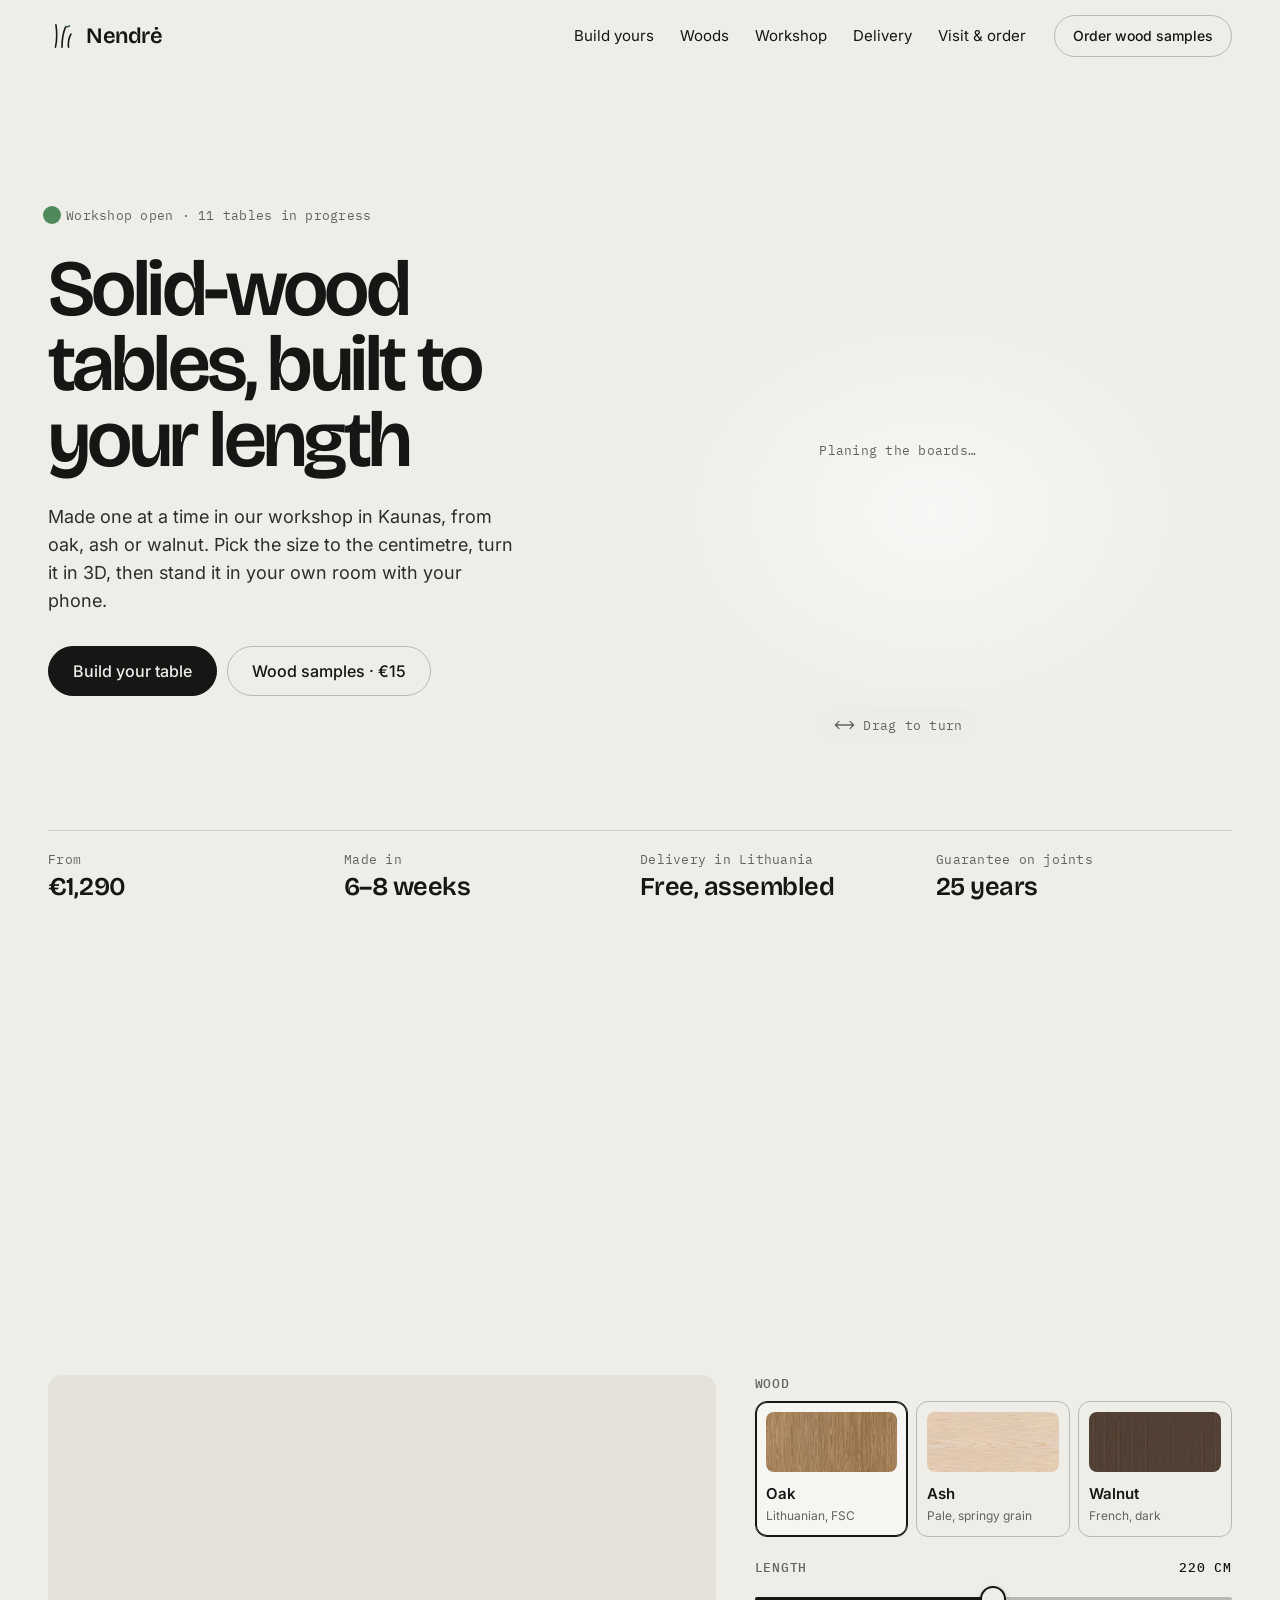
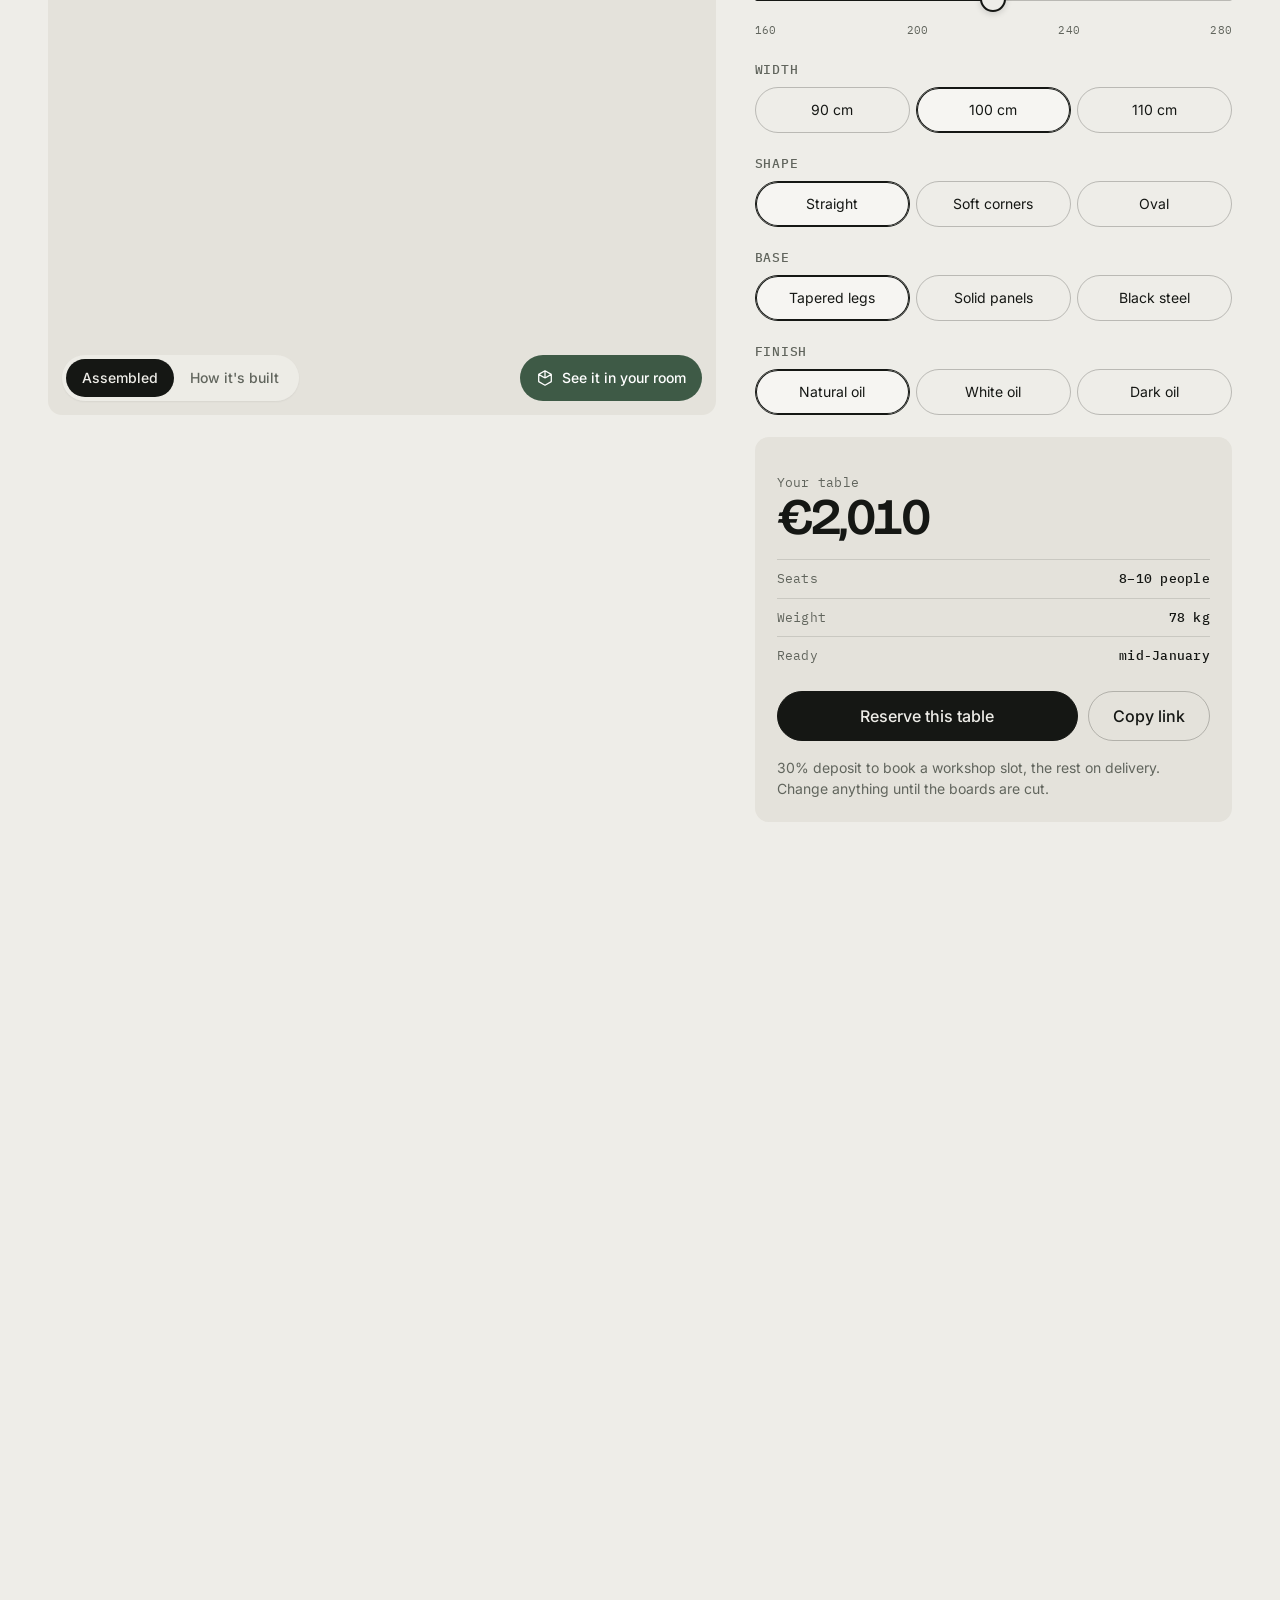
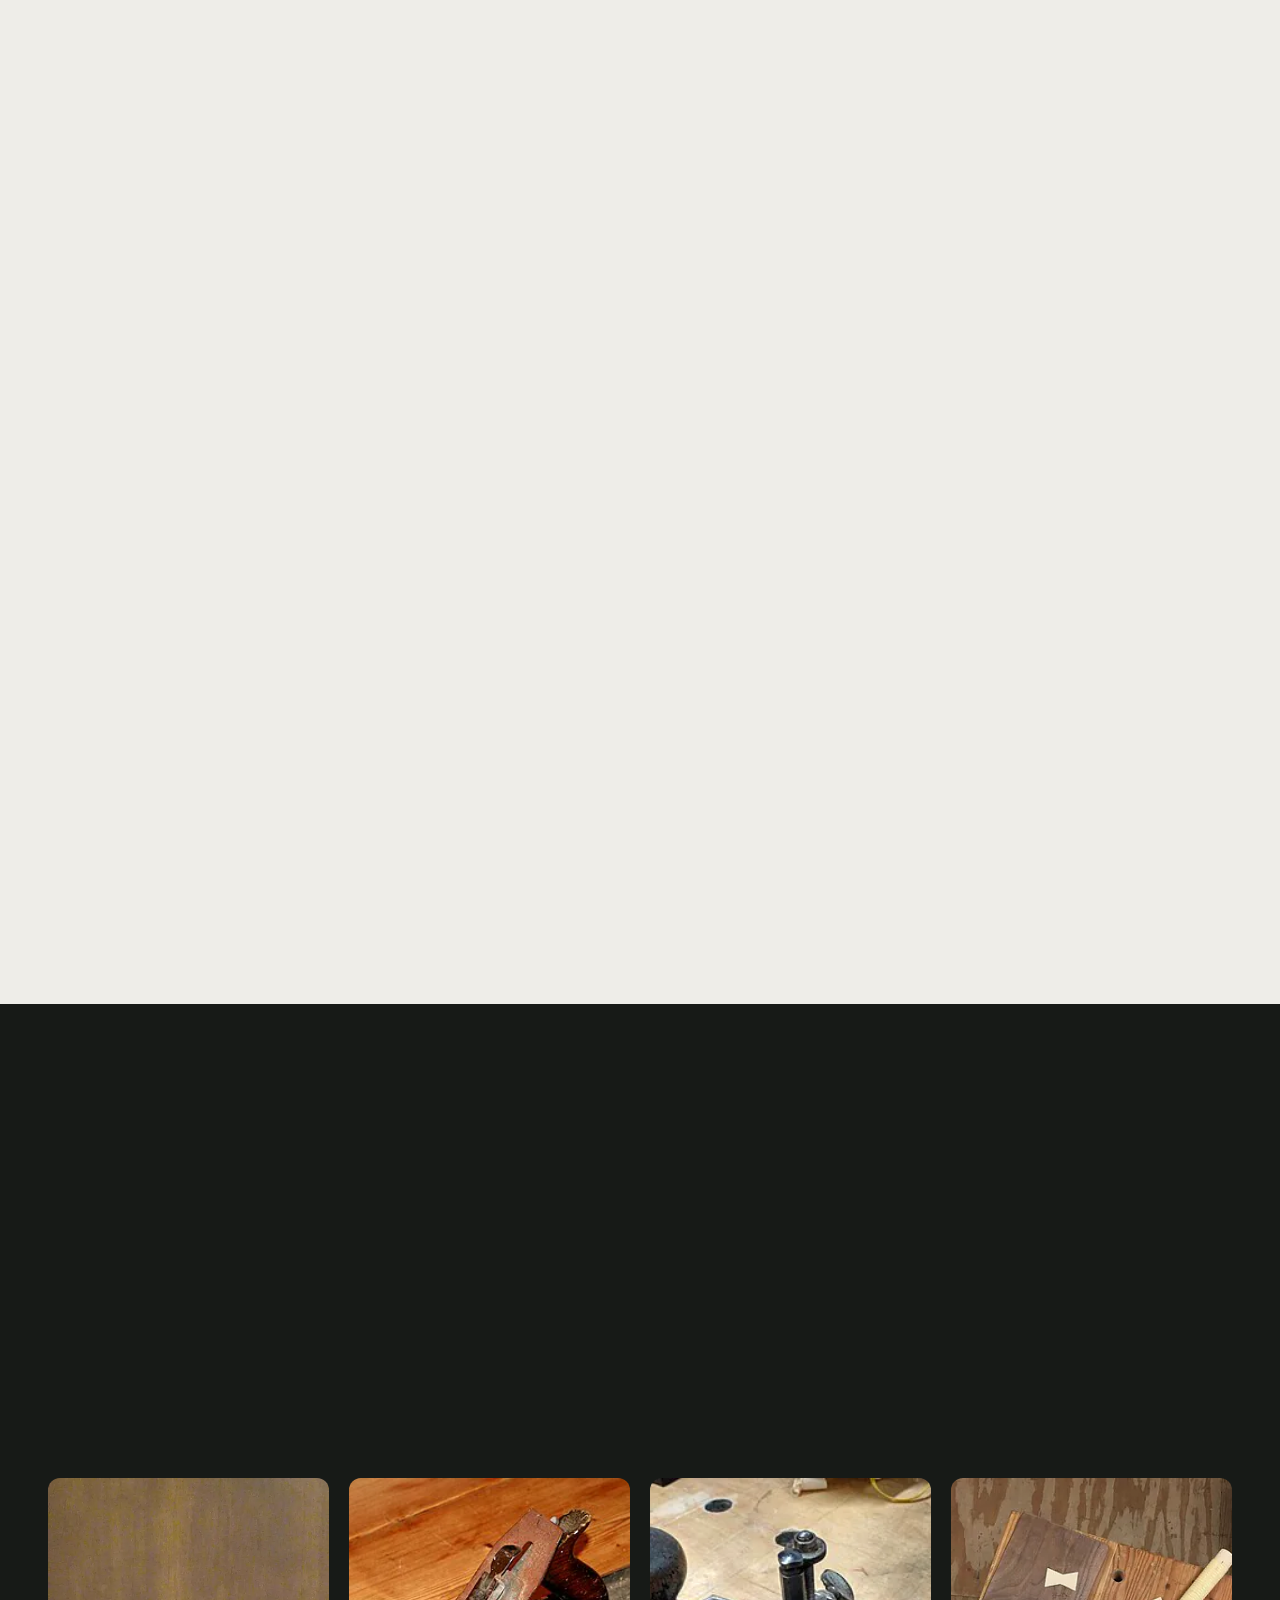
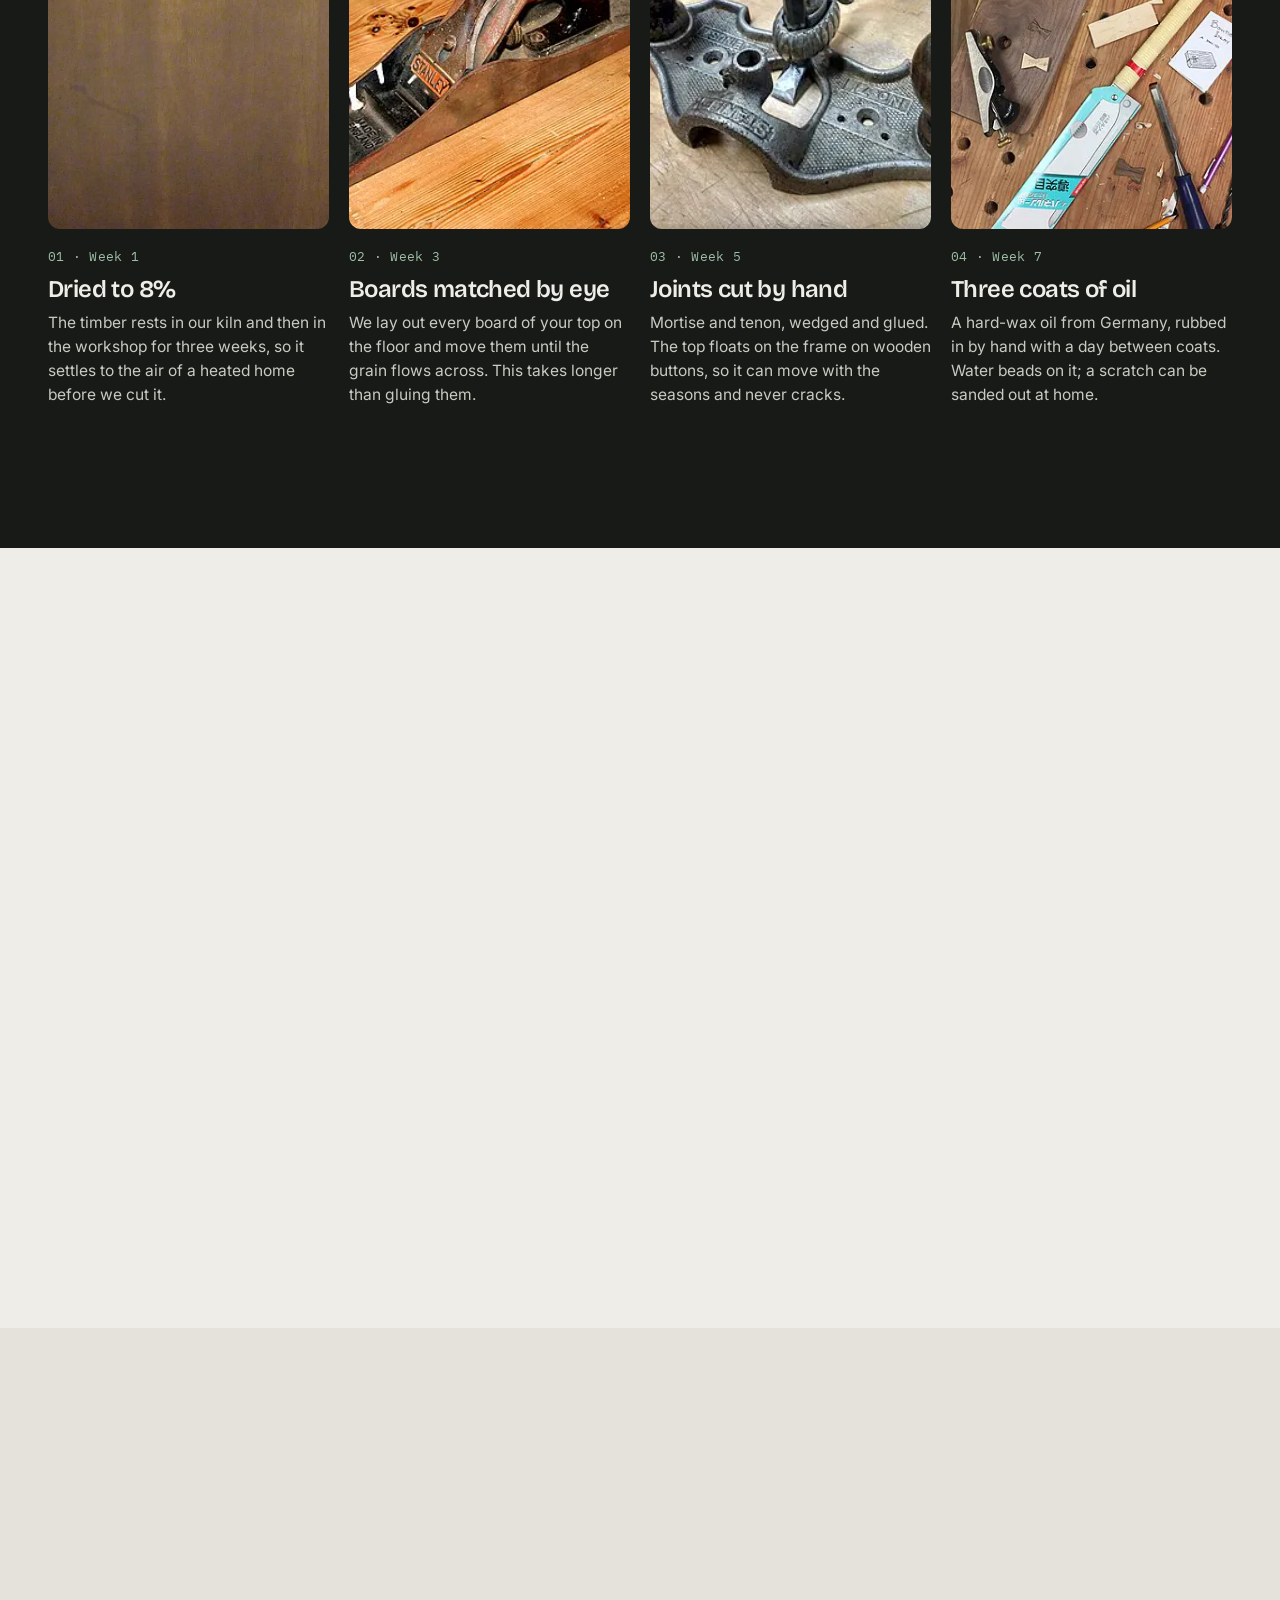
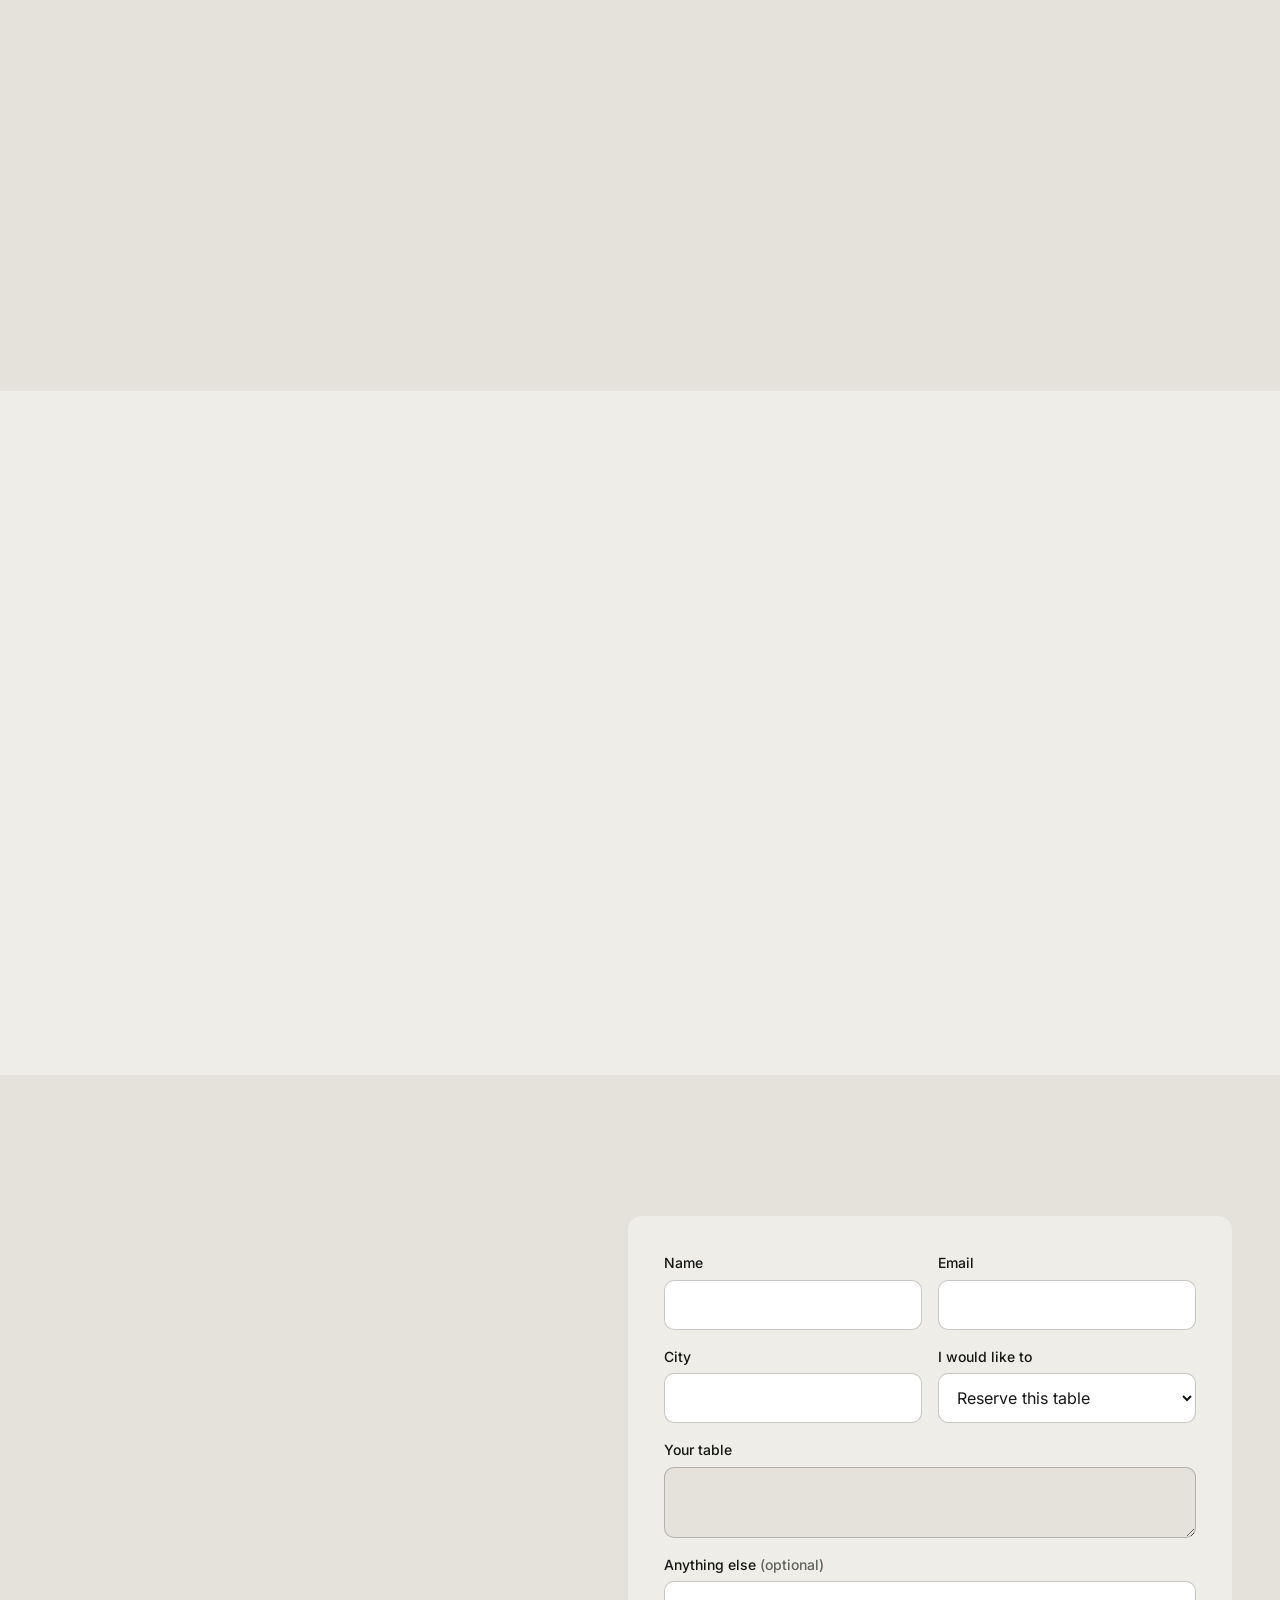
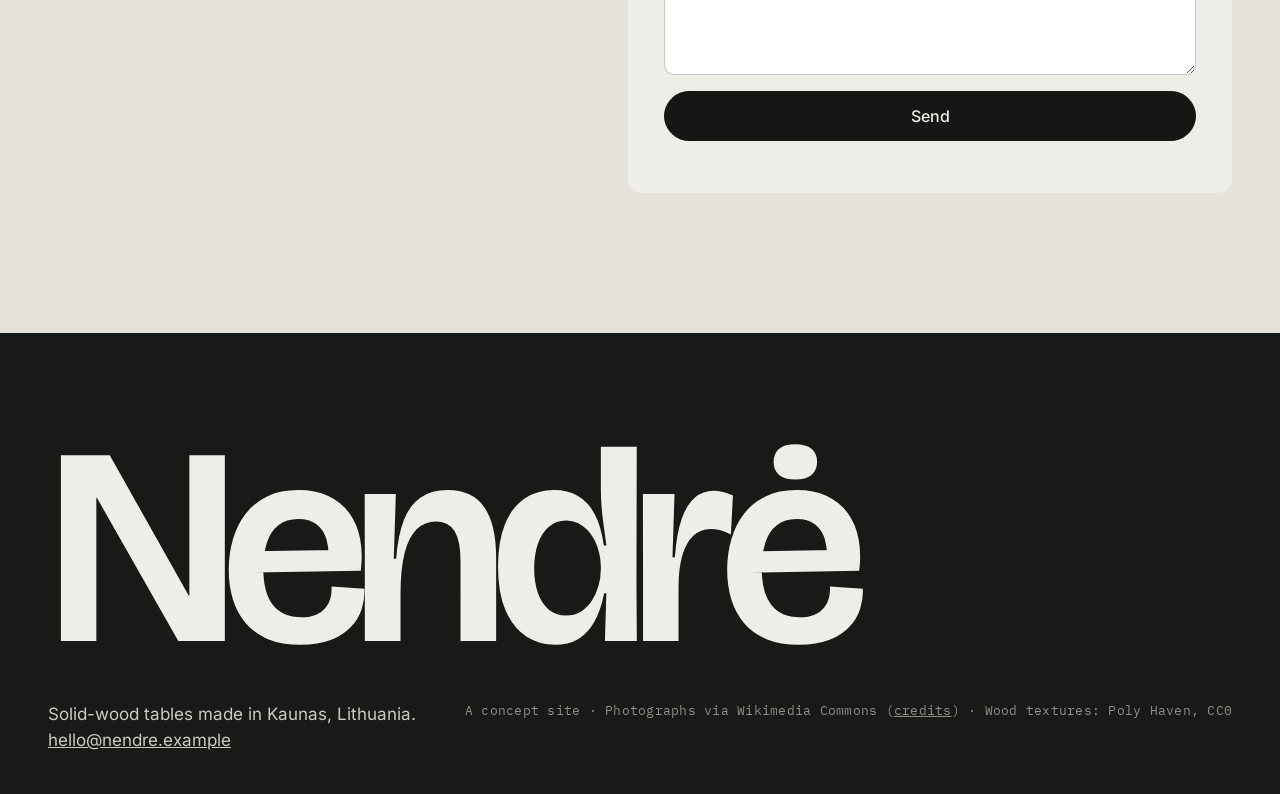
==== commit 64794630: "Zero-jank scrolling: separate on-demand viewers, async shader prewarm, sideways-only drag, self-host" ====
--- a/index.html
+++ b/index.html
@@ -12,11 +12,14 @@
 <meta name="twitter:card" content="summary_large_image">
 <link rel="icon" href="favicon.svg" type="image/svg+xml">
 <meta name="theme-color" content="#eeede8">
-<link rel="preconnect" href="https://fonts.googleapis.com"><link rel="preconnect" href="https://fonts.gstatic.com" crossorigin>
-<link href="https://fonts.googleapis.com/css2?family=Bricolage+Grotesque:opsz,wght@12..96,400..700&family=Inter:wght@400..600&family=IBM+Plex+Mono:wght@400;500&display=swap" rel="stylesheet">
+<link rel="preload" href="fonts/bricolage-400-700-latin.woff2" as="font" type="font/woff2" crossorigin>
+<link rel="preload" href="fonts/ibm-400-latin.woff2" as="font" type="font/woff2" crossorigin>
+<link rel="preload" href="fonts/ibm-500-latin.woff2" as="font" type="font/woff2" crossorigin>
+<link rel="preload" href="fonts/inter-400-600-latin.woff2" as="font" type="font/woff2" crossorigin>
 <link rel="modulepreload" href="lib/three.module.min.js">
 <link rel="modulepreload" href="table3d.js">
 <link rel="preload" as="image" href="tex/oak_d1.webp" type="image/webp">
+<link rel="preload" as="image" href="tex/oak_sw.webp" type="image/webp"><link rel="preload" as="image" href="tex/ash_sw.webp" type="image/webp"><link rel="preload" as="image" href="tex/walnut_sw.webp" type="image/webp">
 <script type="importmap">{"imports":{"three":"./lib/three.module.min.js"}}</script>
 <script>(function(){var d=document.documentElement;if(matchMedia('(max-width: 1023px), (pointer: coarse)').matches)d.classList.add('touch');d.classList.add('js');setTimeout(function(){d.classList.add('rv-safe')},4000)})()</script>
 <link rel="stylesheet" href="site.css">
--- a/site.css
+++ b/site.css
@@ -1,3 +1,11 @@
+@font-face{font-family:'Bricolage Grotesque';font-style:normal;font-weight:400 700;font-display:swap;src:url(fonts/bricolage-400-700-latin-ext.woff2) format('woff2');unicode-range:U+0100-02BA, U+02BD-02C5, U+02C7-02CC, U+02CE-02D7, U+02DD-02FF, U+0304, U+0308, U+0329, U+1D00-1DBF, U+1E00-1E9F, U+1EF2-1EFF, U+2020, U+20A0-20AB, U+20AD-20C4, U+2113, U+2C60-2C7F, U+A720-A7FF}
+@font-face{font-family:'Bricolage Grotesque';font-style:normal;font-weight:400 700;font-display:swap;src:url(fonts/bricolage-400-700-latin.woff2) format('woff2');unicode-range:U+0000-00FF, U+0131, U+0152-0153, U+02BB-02BC, U+02C6, U+02DA, U+02DC, U+0304, U+0308, U+0329, U+2000-206F, U+20AC, U+2122, U+2191, U+2193, U+2212, U+2215, U+FEFF, U+FFFD}
+@font-face{font-family:'IBM Plex Mono';font-style:normal;font-weight:400;font-display:swap;src:url(fonts/ibm-400-latin-ext.woff2) format('woff2');unicode-range:U+0100-02BA, U+02BD-02C5, U+02C7-02CC, U+02CE-02D7, U+02DD-02FF, U+0304, U+0308, U+0329, U+1D00-1DBF, U+1E00-1E9F, U+1EF2-1EFF, U+2020, U+20A0-20AB, U+20AD-20C4, U+2113, U+2C60-2C7F, U+A720-A7FF}
+@font-face{font-family:'IBM Plex Mono';font-style:normal;font-weight:400;font-display:swap;src:url(fonts/ibm-400-latin.woff2) format('woff2');unicode-range:U+0000-00FF, U+0131, U+0152-0153, U+02BB-02BC, U+02C6, U+02DA, U+02DC, U+0304, U+0308, U+0329, U+2000-206F, U+20AC, U+2122, U+2191, U+2193, U+2212, U+2215, U+FEFF, U+FFFD}
+@font-face{font-family:'IBM Plex Mono';font-style:normal;font-weight:500;font-display:swap;src:url(fonts/ibm-500-latin-ext.woff2) format('woff2');unicode-range:U+0100-02BA, U+02BD-02C5, U+02C7-02CC, U+02CE-02D7, U+02DD-02FF, U+0304, U+0308, U+0329, U+1D00-1DBF, U+1E00-1E9F, U+1EF2-1EFF, U+2020, U+20A0-20AB, U+20AD-20C4, U+2113, U+2C60-2C7F, U+A720-A7FF}
+@font-face{font-family:'IBM Plex Mono';font-style:normal;font-weight:500;font-display:swap;src:url(fonts/ibm-500-latin.woff2) format('woff2');unicode-range:U+0000-00FF, U+0131, U+0152-0153, U+02BB-02BC, U+02C6, U+02DA, U+02DC, U+0304, U+0308, U+0329, U+2000-206F, U+20AC, U+2122, U+2191, U+2193, U+2212, U+2215, U+FEFF, U+FFFD}
+@font-face{font-family:'Inter';font-style:normal;font-weight:400 600;font-display:swap;src:url(fonts/inter-400-600-latin-ext.woff2) format('woff2');unicode-range:U+0100-02BA, U+02BD-02C5, U+02C7-02CC, U+02CE-02D7, U+02DD-02FF, U+0304, U+0308, U+0329, U+1D00-1DBF, U+1E00-1E9F, U+1EF2-1EFF, U+2020, U+20A0-20AB, U+20AD-20C4, U+2113, U+2C60-2C7F, U+A720-A7FF}
+@font-face{font-family:'Inter';font-style:normal;font-weight:400 600;font-display:swap;src:url(fonts/inter-400-600-latin.woff2) format('woff2');unicode-range:U+0000-00FF, U+0131, U+0152-0153, U+02BB-02BC, U+02C6, U+02DA, U+02DC, U+0304, U+0308, U+0329, U+2000-206F, U+20AC, U+2122, U+2191, U+2193, U+2212, U+2215, U+FEFF, U+FFFD}
 :root{
   --bg:#eeede8;--bg2:#e4e2db;--ink:#151714;--muted:#61655d;--line:rgba(21,23,20,.13);--line2:rgba(21,23,20,.24);
   --accent:#3e5a46;--dark:#171a17;--dark2:#22261f;
@@ -126,9 +134,9 @@
 .woods input:checked+span,.seg input:checked+span{border-color:var(--ink);box-shadow:inset 0 0 0 1px var(--ink);background:rgba(255,255,255,.45)}
 .woods input:focus-visible+span,.seg input:focus-visible+span{outline:2px solid var(--accent);outline-offset:2px}
 .sw{background-size:cover;background-position:center}
-.sw--oak{background-image:url(tex/oak_d1.webp)}
-.sw--ash{background-image:url(tex/ash_d1.webp);background-size:180%}
-.sw--walnut{background-image:url(tex/walnut_d1.webp);filter:brightness(.62) saturate(.85)}
+.sw--oak{background-image:url(tex/oak_sw.webp)}
+.sw--ash{background-image:url(tex/ash_sw.webp)}
+.sw--walnut{background-image:url(tex/walnut_sw.webp)}
 .seg{display:grid;grid-template-columns:repeat(3,1fr);gap:6px}
 .seg span{display:grid;place-items:center;min-height:46px;padding:6px 8px;border:1px solid var(--line2);border-radius:999px;font-size:14px;text-align:center;line-height:1.15;transition:border-color .25s,box-shadow .25s,background .25s}
 .range{-webkit-appearance:none;appearance:none;width:100%;height:28px;background:transparent;cursor:pointer;margin:0}
@@ -245,6 +253,8 @@
 /* reveal */
 .js .rv{opacity:0;transform:translateY(24px);transition:opacity .9s var(--ease),transform .9s var(--ease)}
 .js .rv.in,.rv-safe .rv{opacity:1;transform:none}
+/* phones: no reveal fades (each one re-rasterises a large block mid-swipe) */
+.touch .rv{opacity:1!important;transform:none!important;transition:none!important}
 
 /* responsive */
 @media (max-width:1023px){
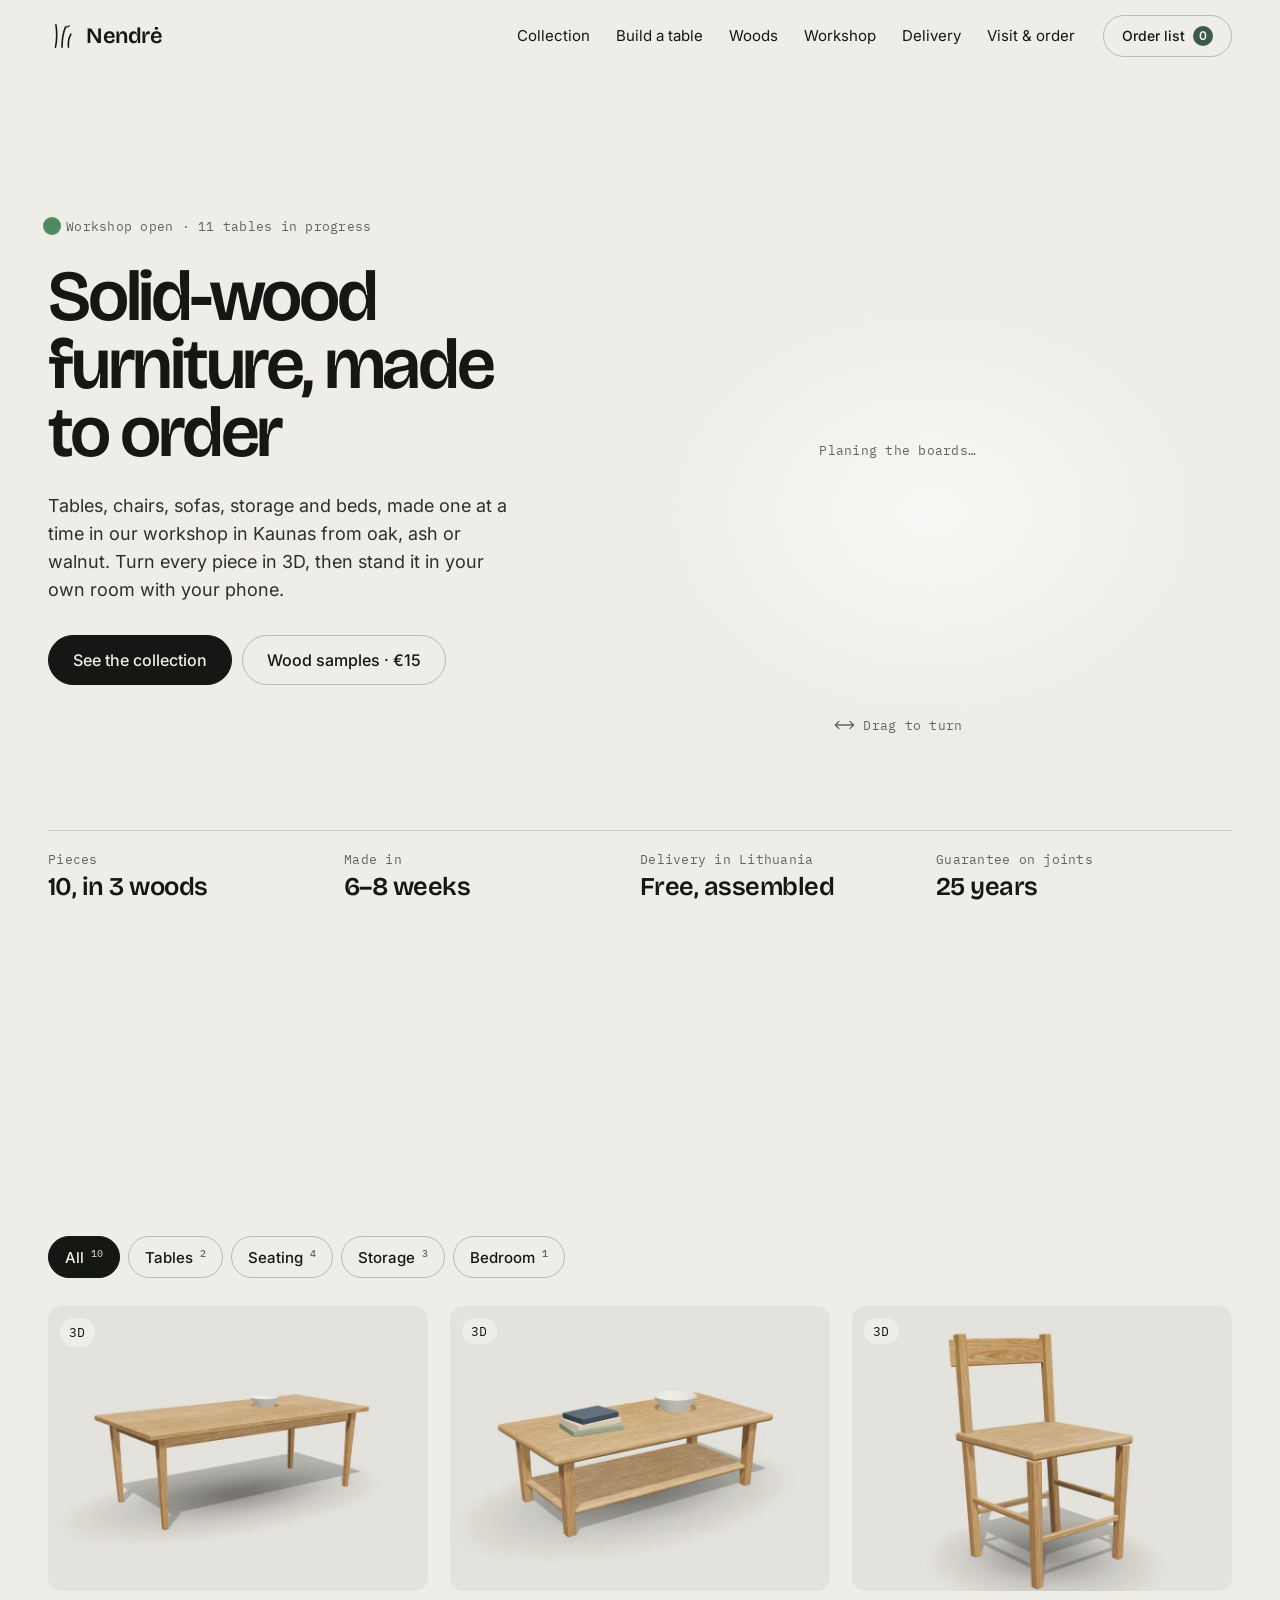
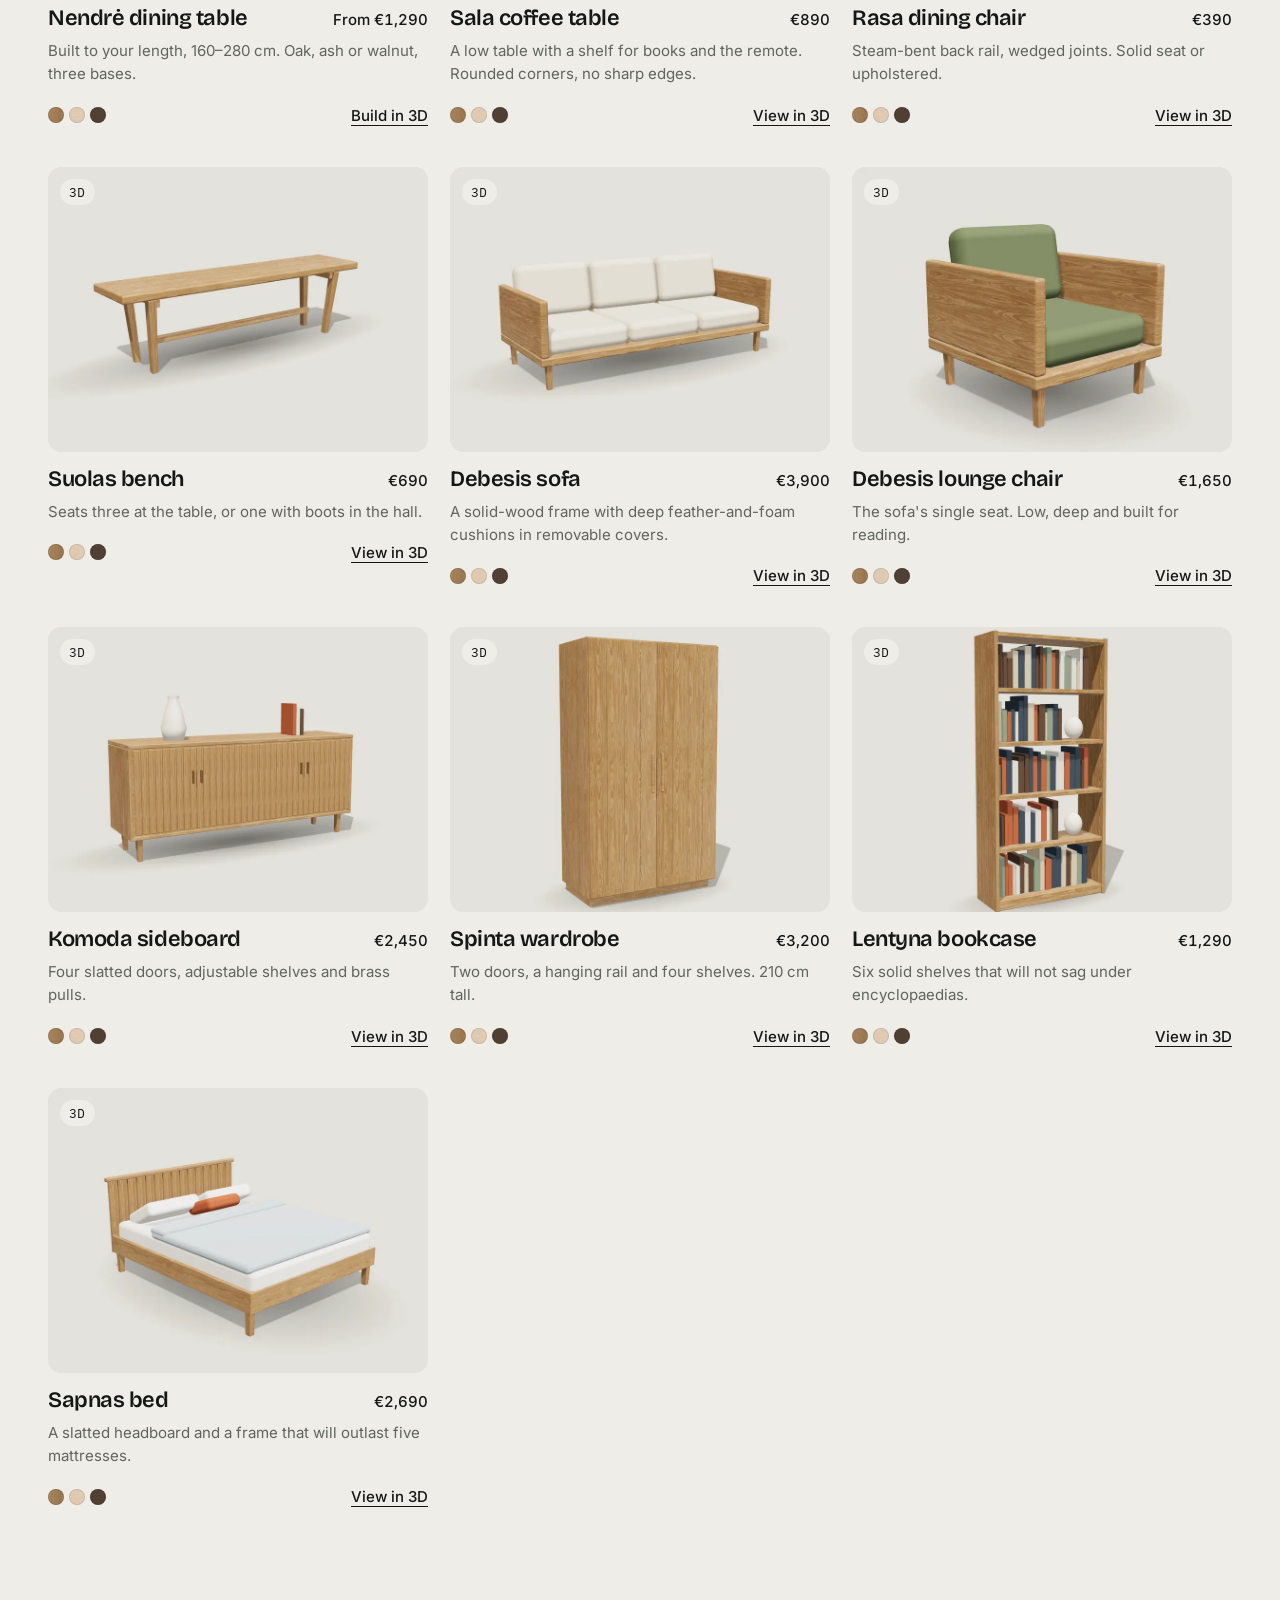
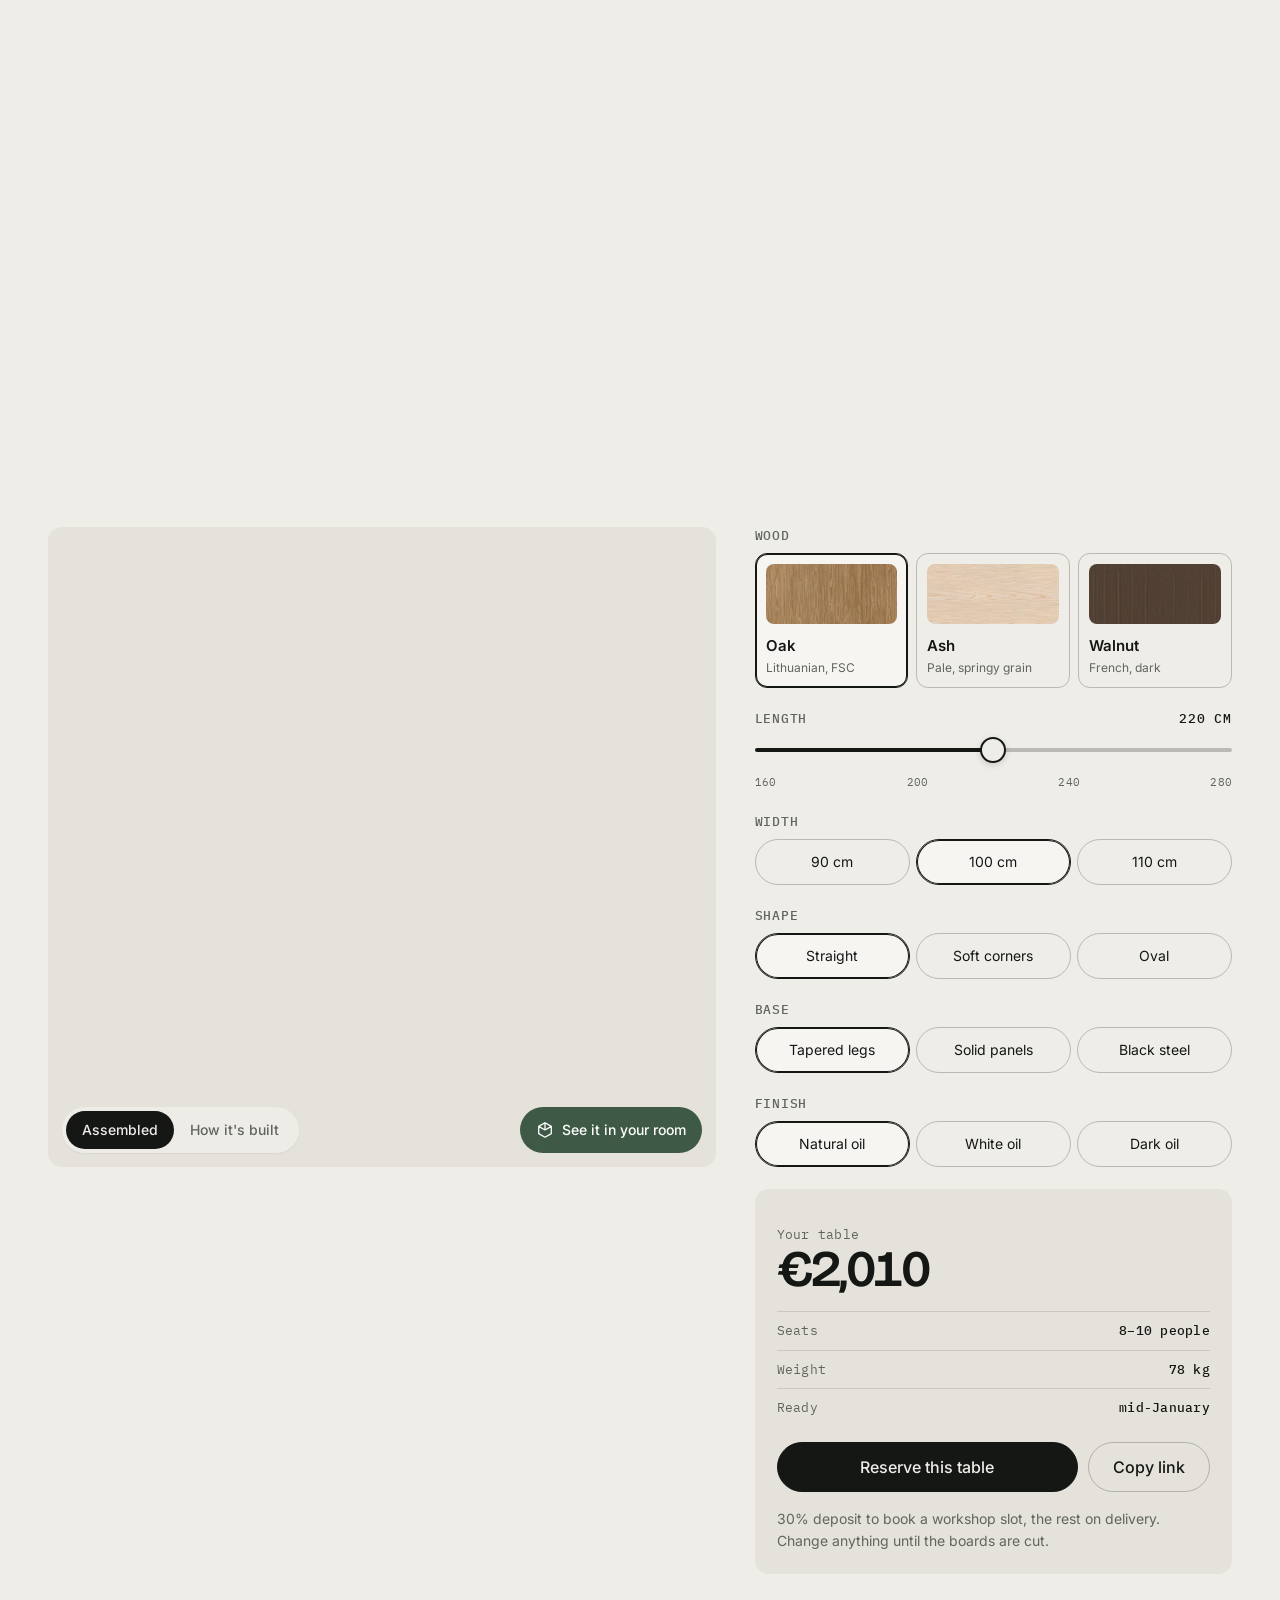
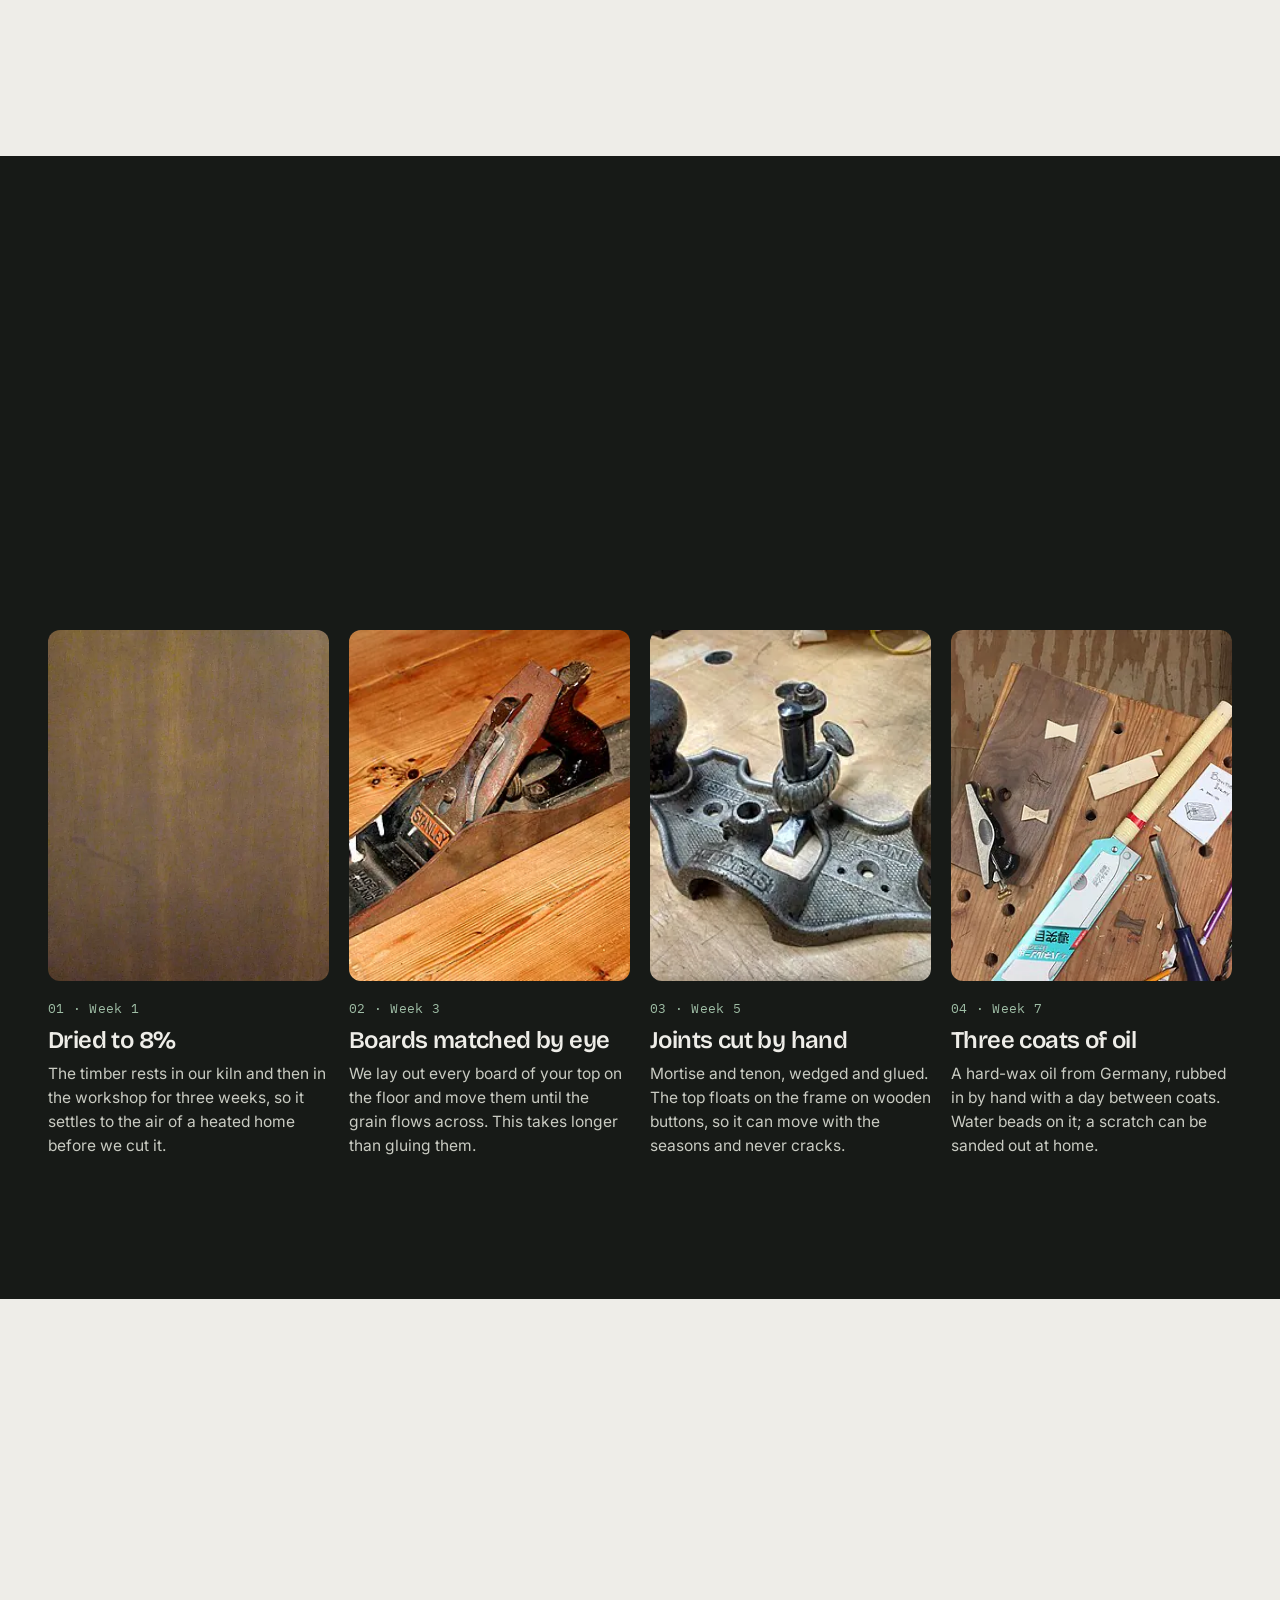
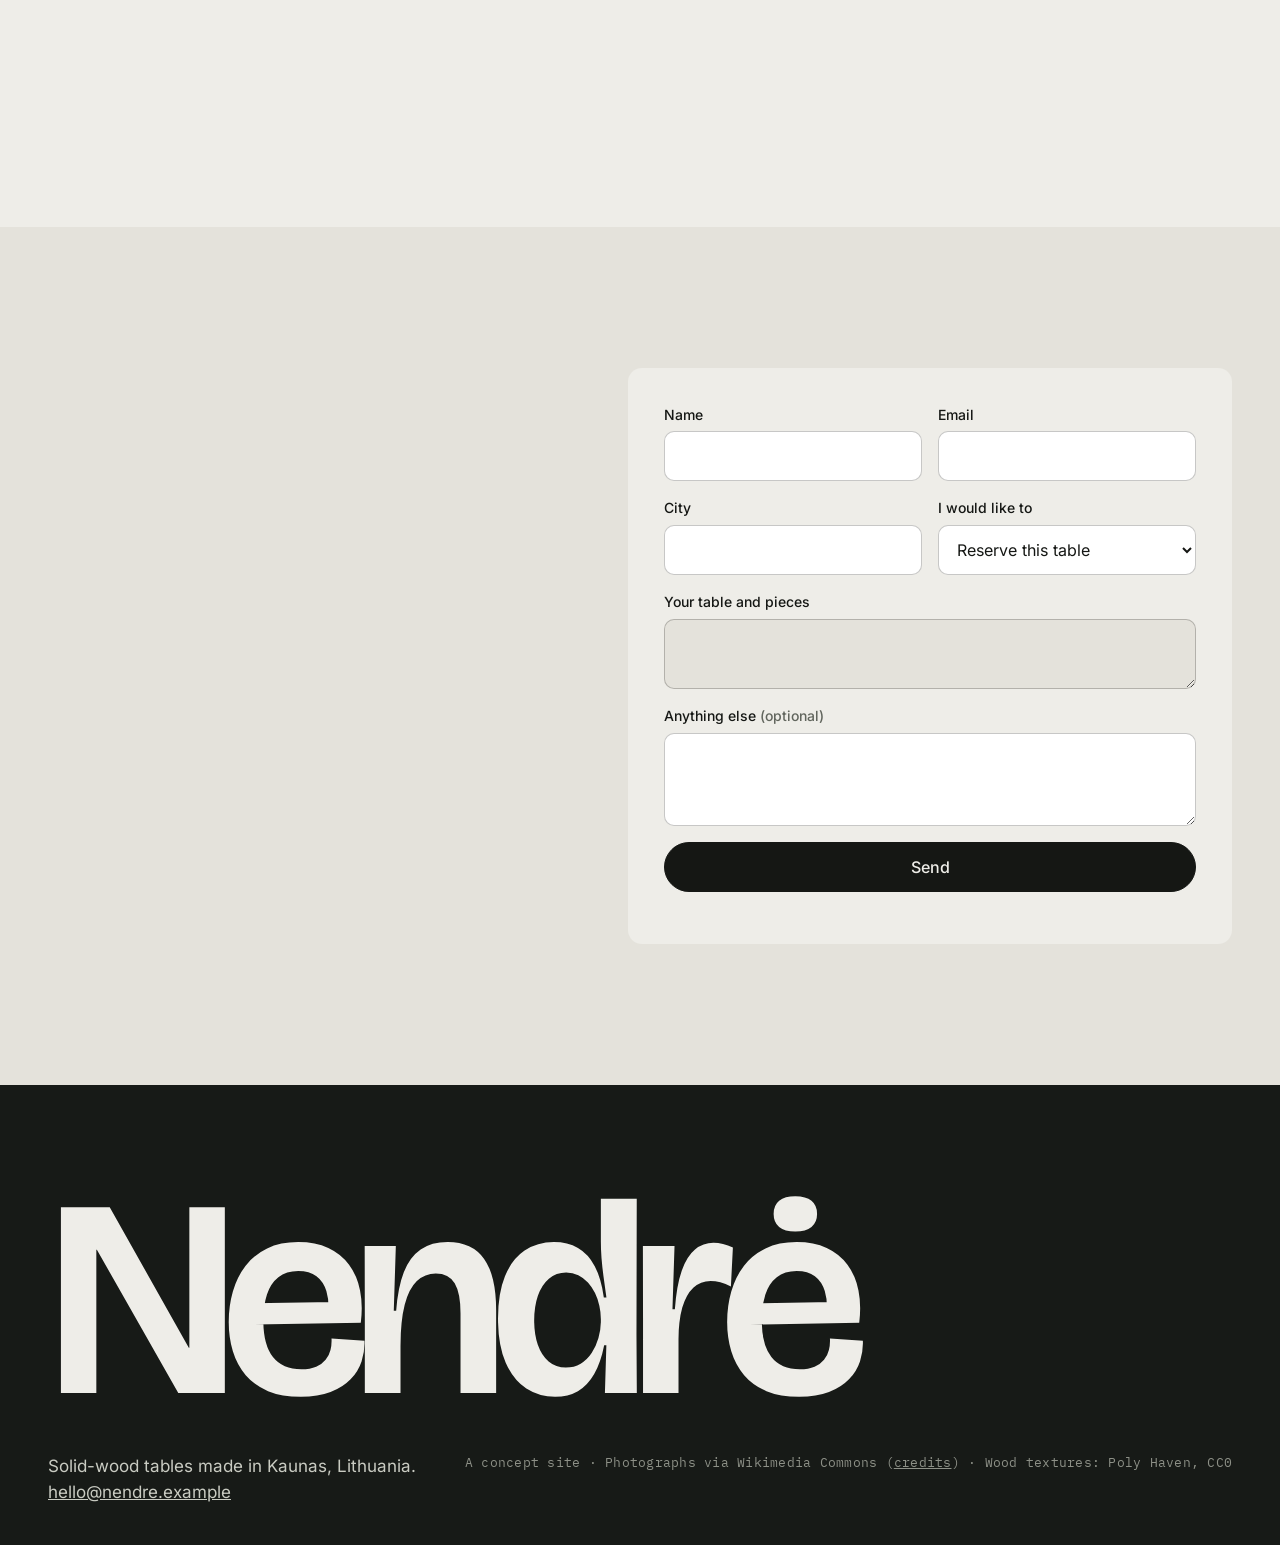
==== commit 2169b4fd: "Full collection: 10 pieces in 3D (chairs, bench, sofa, armchair, coffee table, sideboard, wardrobe, " ====
--- a/index.html
+++ b/index.html
@@ -3,7 +3,7 @@
 <head>
 <meta charset="utf-8">
 <meta name="viewport" content="width=device-width, initial-scale=1, viewport-fit=cover">
-<title>Nendrė — solid-wood dining tables made to your length in Kaunas</title>
+<title>Nendrė — solid-wood furniture made to order in Kaunas</title>
 <meta name="description" content="Oak, ash and walnut dining tables built one at a time in Kaunas, Lithuania. Choose the size to the centimetre, see it in 3D and in your room, delivered and assembled.">
 <meta property="og:type" content="website">
 <meta property="og:title" content="Nendrė — solid-wood tables, built to your length">
@@ -29,13 +29,14 @@
   <div class="wrap nav__bar">
     <a class="logo" href="#top" aria-label="Nendrė, home"><svg viewBox="0 0 30 30" aria-hidden="true"><path d="M8 27c1.5-7 2-14 .5-24M15 27c0-8 .8-15 4-22M22 27c-.6-5 .2-10 2.6-14" fill="none" stroke="currentColor" stroke-width="1.7" stroke-linecap="round"/><path d="M19 5c1.6.4 3 .1 4-1" fill="none" stroke="var(--accent)" stroke-width="1.7" stroke-linecap="round"/></svg><span>Nendrė</span></a>
     <nav class="nav__links" aria-label="Main">
-      <a href="#build">Build yours</a><a href="#woods">Woods</a><a href="#workshop">Workshop</a><a href="#delivery">Delivery</a><a href="#order">Visit &amp; order</a>
+      <a href="#collection">Collection</a><a href="#build">Build a table</a><a href="#woods">Woods</a><a href="#workshop">Workshop</a><a href="#delivery">Delivery</a><a href="#order">Visit &amp; order</a>
     </nav>
-    <a class="btn btn--ghost nav__cta" href="#samples">Order wood samples</a>
+    <button class="btn btn--ghost nav__cta olbtn" type="button" data-list-open>Order list <b data-ocount>0</b></button>
+    <button class="olbtn olbtn--m" type="button" data-list-open aria-label="Order list"><svg viewBox="0 0 20 20" aria-hidden="true"><path d="M4 6.5h12l-1 10H5l-1-10Z M7 6.5V5a3 3 0 0 1 6 0v1.5" fill="none" stroke="currentColor" stroke-width="1.5" stroke-linejoin="round"/></svg><b data-ocount>0</b></button>
     <button class="nav__menu" type="button" aria-expanded="false" aria-controls="sheet" data-menu><span></span><span></span><b>Menu</b></button>
   </div>
   <div class="sheet" id="sheet" data-sheet>
-    <a href="#build">Build your table</a><a href="#woods">Oak, ash, walnut</a><a href="#workshop">The workshop</a><a href="#delivery">Delivery &amp; guarantee</a><a href="#order">Visit &amp; order</a>
+    <a href="#collection">The collection</a><a href="#build">Build your table</a><a href="#woods">Oak, ash, walnut</a><a href="#workshop">The workshop</a><a href="#delivery">Delivery &amp; guarantee</a><a href="#order">Visit &amp; order</a>
     <p class="mono">Kaunas · Aleksotas · Sat 10–15 by appointment</p>
   </div>
 </header>
@@ -45,10 +46,10 @@
     <div class="wrap hero__grid">
       <div class="hero__text">
         <p class="eyebrow mono"><span class="pulse"></span>Workshop open · 11 tables in progress</p>
-        <h1>Solid-wood tables, built to your length</h1>
-        <p class="lead">Made one at a time in our workshop in Kaunas, from oak, ash or walnut. Pick the size to the centimetre, turn it in 3D, then stand it in your own room with your phone.</p>
+        <h1>Solid-wood furniture, made to order</h1>
+        <p class="lead">Tables, chairs, sofas, storage and beds, made one at a time in our workshop in Kaunas from oak, ash or walnut. Turn every piece in 3D, then stand it in your own room with your phone.</p>
         <div class="row">
-          <a class="btn" href="#build">Build your table</a>
+          <a class="btn" href="#collection">See the collection</a>
           <a class="btn btn--ghost" href="#samples">Wood samples · €15</a>
         </div>
       </div>
@@ -59,7 +60,7 @@
     </div>
     <div class="wrap">
       <dl class="facts">
-        <div><dt>From</dt><dd>€1,290</dd></div>
+        <div><dt>Pieces</dt><dd>10, in 3 woods</dd></div>
         <div><dt>Made in</dt><dd>6–8 weeks</dd></div>
         <div><dt>Delivery in Lithuania</dt><dd>Free, assembled</dd></div>
         <div><dt>Guarantee on joints</dt><dd>25 years</dd></div>
@@ -67,11 +68,121 @@
     </div>
   </section>
 
+
+  <!-- the collection -->
+  <section class="sec" id="collection" aria-labelledby="col-h">
+    <div class="wrap">
+      <div class="head head--row rv">
+        <div><p class="mono label">The collection</p><h2 id="col-h">Ten pieces, one workshop</h2><p>Everything is made in solid oak, ash or walnut, to order. Tap any piece to turn it in 3D, change the wood or fabric, or stand it in your room.</p></div>
+      </div>
+      <div class="filters" role="tablist" aria-label="Filter the collection">
+        <button type="button" role="tab" aria-selected="true" data-f="all">All <sup>10</sup></button>
+        <button type="button" role="tab" aria-selected="false" data-f="tables">Tables <sup>2</sup></button>
+        <button type="button" role="tab" aria-selected="false" data-f="seating">Seating <sup>4</sup></button>
+        <button type="button" role="tab" aria-selected="false" data-f="storage">Storage <sup>3</sup></button>
+        <button type="button" role="tab" aria-selected="false" data-f="bedroom">Bedroom <sup>1</sup></button>
+      </div>
+      <div class="pgrid" data-pgrid>
+        <article class="pcard" data-cat="tables">
+          <a href="#build" class="pcard__pic" aria-label="Nendrė dining table">
+            <img src="img/table-800.webp" srcset="img/table-800.webp 800w, img/table-1200.webp 1200w" sizes="(max-width: 639px) 260px, (max-width: 1023px) 46vw, 30vw" width="800" height="600" alt="Nendrė dining table in oak" loading="lazy" decoding="async">
+            <img class="pcard__alt" src="img/table_w-800.webp" srcset="img/table_w-800.webp 800w, img/table_w-1200.webp 1200w" sizes="(max-width: 639px) 260px, (max-width: 1023px) 46vw, 30vw" width="800" height="600" alt="" loading="lazy" decoding="async" aria-hidden="true">
+            <span class="pcard__tag mono">3D</span>
+          </a>
+          <div class="pcard__row"><h3>Nendrė dining table</h3><span class="pcard__price">From €1,290</span></div>
+          <p>Built to your length, 160–280 cm. Oak, ash or walnut, three bases.</p>
+          <div class="pcard__foot"><span class="dots3" aria-label="Oak, ash, walnut"><i class="sw sw--oak"></i><i class="sw sw--ash"></i><i class="sw sw--walnut"></i></span><a class="pcard__btn" href="#build">Build in 3D</a></div>
+        </article><article class="pcard" data-cat="tables">
+          <button type="button" data-qv="coffee" class="pcard__pic" aria-label="Sala coffee table">
+            <img src="img/coffee-800.webp" srcset="img/coffee-800.webp 800w, img/coffee-1200.webp 1200w" sizes="(max-width: 639px) 260px, (max-width: 1023px) 46vw, 30vw" width="800" height="600" alt="Sala coffee table in oak" loading="lazy" decoding="async">
+            <img class="pcard__alt" src="img/coffee_w-800.webp" srcset="img/coffee_w-800.webp 800w, img/coffee_w-1200.webp 1200w" sizes="(max-width: 639px) 260px, (max-width: 1023px) 46vw, 30vw" width="800" height="600" alt="" loading="lazy" decoding="async" aria-hidden="true">
+            <span class="pcard__tag mono">3D</span>
+          </button>
+          <div class="pcard__row"><h3>Sala coffee table</h3><span class="pcard__price">€890</span></div>
+          <p>A low table with a shelf for books and the remote. Rounded corners, no sharp edges.</p>
+          <div class="pcard__foot"><span class="dots3" aria-label="Oak, ash, walnut"><i class="sw sw--oak"></i><i class="sw sw--ash"></i><i class="sw sw--walnut"></i></span><button type="button" class="pcard__btn" data-qv="coffee">View in 3D</button></div>
+        </article><article class="pcard" data-cat="seating">
+          <button type="button" data-qv="chair" class="pcard__pic" aria-label="Rasa dining chair">
+            <img src="img/chair-800.webp" srcset="img/chair-800.webp 800w, img/chair-1200.webp 1200w" sizes="(max-width: 639px) 260px, (max-width: 1023px) 46vw, 30vw" width="800" height="600" alt="Rasa dining chair in oak" loading="lazy" decoding="async">
+            <img class="pcard__alt" src="img/chair_w-800.webp" srcset="img/chair_w-800.webp 800w, img/chair_w-1200.webp 1200w" sizes="(max-width: 639px) 260px, (max-width: 1023px) 46vw, 30vw" width="800" height="600" alt="" loading="lazy" decoding="async" aria-hidden="true">
+            <span class="pcard__tag mono">3D</span>
+          </button>
+          <div class="pcard__row"><h3>Rasa dining chair</h3><span class="pcard__price">€390</span></div>
+          <p>Steam-bent back rail, wedged joints. Solid seat or upholstered.</p>
+          <div class="pcard__foot"><span class="dots3" aria-label="Oak, ash, walnut"><i class="sw sw--oak"></i><i class="sw sw--ash"></i><i class="sw sw--walnut"></i></span><button type="button" class="pcard__btn" data-qv="chair">View in 3D</button></div>
+        </article><article class="pcard" data-cat="seating">
+          <button type="button" data-qv="bench" class="pcard__pic" aria-label="Suolas bench">
+            <img src="img/bench-800.webp" srcset="img/bench-800.webp 800w, img/bench-1200.webp 1200w" sizes="(max-width: 639px) 260px, (max-width: 1023px) 46vw, 30vw" width="800" height="600" alt="Suolas bench in oak" loading="lazy" decoding="async">
+            <img class="pcard__alt" src="img/bench_w-800.webp" srcset="img/bench_w-800.webp 800w, img/bench_w-1200.webp 1200w" sizes="(max-width: 639px) 260px, (max-width: 1023px) 46vw, 30vw" width="800" height="600" alt="" loading="lazy" decoding="async" aria-hidden="true">
+            <span class="pcard__tag mono">3D</span>
+          </button>
+          <div class="pcard__row"><h3>Suolas bench</h3><span class="pcard__price">€690</span></div>
+          <p>Seats three at the table, or one with boots in the hall.</p>
+          <div class="pcard__foot"><span class="dots3" aria-label="Oak, ash, walnut"><i class="sw sw--oak"></i><i class="sw sw--ash"></i><i class="sw sw--walnut"></i></span><button type="button" class="pcard__btn" data-qv="bench">View in 3D</button></div>
+        </article><article class="pcard" data-cat="seating">
+          <button type="button" data-qv="sofa" class="pcard__pic" aria-label="Debesis sofa">
+            <img src="img/sofa-800.webp" srcset="img/sofa-800.webp 800w, img/sofa-1200.webp 1200w" sizes="(max-width: 639px) 260px, (max-width: 1023px) 46vw, 30vw" width="800" height="600" alt="Debesis sofa in oak" loading="lazy" decoding="async">
+            <img class="pcard__alt" src="img/sofa_w-800.webp" srcset="img/sofa_w-800.webp 800w, img/sofa_w-1200.webp 1200w" sizes="(max-width: 639px) 260px, (max-width: 1023px) 46vw, 30vw" width="800" height="600" alt="" loading="lazy" decoding="async" aria-hidden="true">
+            <span class="pcard__tag mono">3D</span>
+          </button>
+          <div class="pcard__row"><h3>Debesis sofa</h3><span class="pcard__price">€3,900</span></div>
+          <p>A solid-wood frame with deep feather-and-foam cushions in removable covers.</p>
+          <div class="pcard__foot"><span class="dots3" aria-label="Oak, ash, walnut"><i class="sw sw--oak"></i><i class="sw sw--ash"></i><i class="sw sw--walnut"></i></span><button type="button" class="pcard__btn" data-qv="sofa">View in 3D</button></div>
+        </article><article class="pcard" data-cat="seating">
+          <button type="button" data-qv="armchair" class="pcard__pic" aria-label="Debesis lounge chair">
+            <img src="img/armchair-800.webp" srcset="img/armchair-800.webp 800w, img/armchair-1200.webp 1200w" sizes="(max-width: 639px) 260px, (max-width: 1023px) 46vw, 30vw" width="800" height="600" alt="Debesis lounge chair in oak" loading="lazy" decoding="async">
+            <img class="pcard__alt" src="img/armchair_w-800.webp" srcset="img/armchair_w-800.webp 800w, img/armchair_w-1200.webp 1200w" sizes="(max-width: 639px) 260px, (max-width: 1023px) 46vw, 30vw" width="800" height="600" alt="" loading="lazy" decoding="async" aria-hidden="true">
+            <span class="pcard__tag mono">3D</span>
+          </button>
+          <div class="pcard__row"><h3>Debesis lounge chair</h3><span class="pcard__price">€1,650</span></div>
+          <p>The sofa's single seat. Low, deep and built for reading.</p>
+          <div class="pcard__foot"><span class="dots3" aria-label="Oak, ash, walnut"><i class="sw sw--oak"></i><i class="sw sw--ash"></i><i class="sw sw--walnut"></i></span><button type="button" class="pcard__btn" data-qv="armchair">View in 3D</button></div>
+        </article><article class="pcard" data-cat="storage">
+          <button type="button" data-qv="sideboard" class="pcard__pic" aria-label="Komoda sideboard">
+            <img src="img/sideboard-800.webp" srcset="img/sideboard-800.webp 800w, img/sideboard-1200.webp 1200w" sizes="(max-width: 639px) 260px, (max-width: 1023px) 46vw, 30vw" width="800" height="600" alt="Komoda sideboard in oak" loading="lazy" decoding="async">
+            <img class="pcard__alt" src="img/sideboard_w-800.webp" srcset="img/sideboard_w-800.webp 800w, img/sideboard_w-1200.webp 1200w" sizes="(max-width: 639px) 260px, (max-width: 1023px) 46vw, 30vw" width="800" height="600" alt="" loading="lazy" decoding="async" aria-hidden="true">
+            <span class="pcard__tag mono">3D</span>
+          </button>
+          <div class="pcard__row"><h3>Komoda sideboard</h3><span class="pcard__price">€2,450</span></div>
+          <p>Four slatted doors, adjustable shelves and brass pulls.</p>
+          <div class="pcard__foot"><span class="dots3" aria-label="Oak, ash, walnut"><i class="sw sw--oak"></i><i class="sw sw--ash"></i><i class="sw sw--walnut"></i></span><button type="button" class="pcard__btn" data-qv="sideboard">View in 3D</button></div>
+        </article><article class="pcard" data-cat="storage">
+          <button type="button" data-qv="wardrobe" class="pcard__pic" aria-label="Spinta wardrobe">
+            <img src="img/wardrobe-800.webp" srcset="img/wardrobe-800.webp 800w, img/wardrobe-1200.webp 1200w" sizes="(max-width: 639px) 260px, (max-width: 1023px) 46vw, 30vw" width="800" height="600" alt="Spinta wardrobe in oak" loading="lazy" decoding="async">
+            <img class="pcard__alt" src="img/wardrobe_w-800.webp" srcset="img/wardrobe_w-800.webp 800w, img/wardrobe_w-1200.webp 1200w" sizes="(max-width: 639px) 260px, (max-width: 1023px) 46vw, 30vw" width="800" height="600" alt="" loading="lazy" decoding="async" aria-hidden="true">
+            <span class="pcard__tag mono">3D</span>
+          </button>
+          <div class="pcard__row"><h3>Spinta wardrobe</h3><span class="pcard__price">€3,200</span></div>
+          <p>Two doors, a hanging rail and four shelves. 210 cm tall.</p>
+          <div class="pcard__foot"><span class="dots3" aria-label="Oak, ash, walnut"><i class="sw sw--oak"></i><i class="sw sw--ash"></i><i class="sw sw--walnut"></i></span><button type="button" class="pcard__btn" data-qv="wardrobe">View in 3D</button></div>
+        </article><article class="pcard" data-cat="storage">
+          <button type="button" data-qv="shelf" class="pcard__pic" aria-label="Lentyna bookcase">
+            <img src="img/shelf-800.webp" srcset="img/shelf-800.webp 800w, img/shelf-1200.webp 1200w" sizes="(max-width: 639px) 260px, (max-width: 1023px) 46vw, 30vw" width="800" height="600" alt="Lentyna bookcase in oak" loading="lazy" decoding="async">
+            <img class="pcard__alt" src="img/shelf_w-800.webp" srcset="img/shelf_w-800.webp 800w, img/shelf_w-1200.webp 1200w" sizes="(max-width: 639px) 260px, (max-width: 1023px) 46vw, 30vw" width="800" height="600" alt="" loading="lazy" decoding="async" aria-hidden="true">
+            <span class="pcard__tag mono">3D</span>
+          </button>
+          <div class="pcard__row"><h3>Lentyna bookcase</h3><span class="pcard__price">€1,290</span></div>
+          <p>Six solid shelves that will not sag under encyclopaedias.</p>
+          <div class="pcard__foot"><span class="dots3" aria-label="Oak, ash, walnut"><i class="sw sw--oak"></i><i class="sw sw--ash"></i><i class="sw sw--walnut"></i></span><button type="button" class="pcard__btn" data-qv="shelf">View in 3D</button></div>
+        </article><article class="pcard" data-cat="bedroom">
+          <button type="button" data-qv="bed" class="pcard__pic" aria-label="Sapnas bed">
+            <img src="img/bed-800.webp" srcset="img/bed-800.webp 800w, img/bed-1200.webp 1200w" sizes="(max-width: 639px) 260px, (max-width: 1023px) 46vw, 30vw" width="800" height="600" alt="Sapnas bed in oak" loading="lazy" decoding="async">
+            <img class="pcard__alt" src="img/bed_w-800.webp" srcset="img/bed_w-800.webp 800w, img/bed_w-1200.webp 1200w" sizes="(max-width: 639px) 260px, (max-width: 1023px) 46vw, 30vw" width="800" height="600" alt="" loading="lazy" decoding="async" aria-hidden="true">
+            <span class="pcard__tag mono">3D</span>
+          </button>
+          <div class="pcard__row"><h3>Sapnas bed</h3><span class="pcard__price">€2,690</span></div>
+          <p>A slatted headboard and a frame that will outlast five mattresses.</p>
+          <div class="pcard__foot"><span class="dots3" aria-label="Oak, ash, walnut"><i class="sw sw--oak"></i><i class="sw sw--ash"></i><i class="sw sw--walnut"></i></span><button type="button" class="pcard__btn" data-qv="bed">View in 3D</button></div>
+        </article>
+      </div>
+    </div>
+  </section>
+
   <!-- configurator -->
   <section class="sec" id="build" aria-labelledby="build-h">
     <div class="wrap">
       <div class="head rv">
-        <p class="mono label">Configurator</p>
+        <p class="mono label">Table configurator</p>
         <h2 id="build-h">Your table, to the centimetre</h2>
         <p>Every change is drawn the way it will be made: the boards, the edge, the joints. The price is the price, delivery and assembly in Lithuania included.</p>
       </div>
@@ -135,7 +246,7 @@
 
   <section class="sec sec--quote">
     <div class="wrap">
-      <p class="big rv">1,180 tables since 2014. Seven came back to us, <em>all of them to be made longer.</em></p>
+      <p class="big rv">2,600 pieces since 2014. Seven tables came back to us, <em>all of them to be made longer.</em></p>
     </div>
   </section>
 
@@ -250,8 +361,8 @@
         <div class="f"><label for="o-name">Name</label><input id="o-name" name="name" autocomplete="name" required><p class="err" hidden>Write your name.</p></div>
         <div class="f"><label for="o-mail">Email</label><input id="o-mail" name="email" type="email" inputmode="email" autocomplete="email" required><p class="err" hidden>Write an email with an @.</p></div>
         <div class="f"><label for="o-city">City</label><input id="o-city" name="city" autocomplete="address-level2" required><p class="err" hidden>Where should we deliver?</p></div>
-        <div class="f"><label for="o-what">I would like to</label><select id="o-what" name="what"><option>Reserve this table</option><option>Order wood samples (€15)</option><option>Visit the workshop</option></select></div>
-        <div class="f f--full"><label for="o-table">Your table</label><textarea id="o-table" name="table" rows="2" readonly data-cfg-text></textarea></div>
+        <div class="f"><label for="o-what">I would like to</label><select id="o-what" name="what"><option>Reserve this table</option><option>Request a quote for my order list</option><option>Order wood samples (€15)</option><option>Visit the workshop</option></select></div>
+        <div class="f f--full"><label for="o-table">Your table and pieces</label><textarea id="o-table" name="table" rows="2" readonly data-cfg-text></textarea></div>
         <div class="f f--full"><label for="o-msg">Anything else <span class="muted">(optional)</span></label><textarea id="o-msg" name="msg" rows="3"></textarea></div>
         <button class="btn btn--wide" type="submit">Send</button>
         <p class="small" role="status" data-status></p>
@@ -270,13 +381,56 @@
   </div>
 </footer>
 
-<nav class="bar" data-bar aria-label="Quick actions"><span class="bar__p" data-bar-price>€2,010</span><a class="btn" href="#build" data-bar-btn>Build yours</a></nav>
+<nav class="bar" data-bar aria-label="Quick actions"><button type="button" class="bar__p" data-list-open>Order list · <span data-ototal-bar>empty</span></button><a class="btn" href="#collection" data-bar-btn>Collection</a></nav>
 
 <div class="lb" data-lb hidden role="dialog" aria-modal="true" aria-label="Photos">
   <div class="lb__top"><span class="mono" data-lb-count>1 / 4</span><button type="button" class="lb__x" data-lb-close aria-label="Close">×</button></div>
   <ul class="lb__track" data-lb-track></ul>
   <p class="lb__cap" data-lb-cap></p>
 </div>
+
+<div class="qv" data-qv-modal hidden role="dialog" aria-modal="true" aria-labelledby="qv-h">
+  <div class="qv__scrim" data-qv-close></div>
+  <div class="qv__box">
+    <button type="button" class="qv__x" data-qv-close aria-label="Close">×</button>
+    <div class="qv__stage stage" data-qv-stage data-spin="1"><p class="stage__wait mono">Building it in 3D…</p><span class="stage__hint mono"><svg viewBox="0 0 24 12" aria-hidden="true"><path d="M2 6h20M6 2 2 6l4 4M18 2l4 4-4 4" fill="none" stroke="currentColor" stroke-width="1.4" stroke-linecap="round" stroke-linejoin="round"/></svg>Drag to turn</span>
+      <button type="button" class="ar qv__ar" data-qv-ar><svg viewBox="0 0 20 20" aria-hidden="true"><path d="M10 2 3 6v8l7 4 7-4V6l-7-4Zm0 0v8m0 0 7-4m-7 4-7-4" fill="none" stroke="currentColor" stroke-width="1.4" stroke-linejoin="round"/></svg><span>In your room</span></button>
+      <p class="ar__note" data-qv-note hidden></p>
+    </div>
+    <div class="qv__info">
+      <p class="mono label" data-qv-cat>Seating</p>
+      <h2 id="qv-h" data-qv-name>Rasa dining chair</h2>
+      <p class="qv__desc" data-qv-desc></p>
+      <form class="qv__opts" data-qv-form onsubmit="return false">
+        <fieldset><legend>Wood</legend><div class="woods woods--s">
+          <label><input type="radio" name="wood" value="oak" checked><span><i class="sw sw--oak"></i><b>Oak</b></span></label>
+          <label><input type="radio" name="wood" value="ash"><span><i class="sw sw--ash"></i><b>Ash</b></span></label>
+          <label><input type="radio" name="wood" value="walnut"><span><i class="sw sw--walnut"></i><b>Walnut</b></span></label></div></fieldset>
+        <fieldset><legend>Finish</legend><div class="seg"><label><input type="radio" name="finish" value="natural" checked><span>Natural</span></label><label><input type="radio" name="finish" value="white"><span>White oil</span></label><label><input type="radio" name="finish" value="dark"><span>Dark oil</span></label></div></fieldset>
+        <fieldset data-qv-fab><legend>Fabric <output data-qv-fabname>Oat linen</output></legend><div class="fabs">
+          <label title="Oat linen"><input type="radio" name="fabric" value="oat" checked><i style="background:#d9cfbd"></i></label>
+          <label title="Moss wool"><input type="radio" name="fabric" value="moss"><i style="background:#5f6b4e"></i></label>
+          <label title="Rust bouclé"><input type="radio" name="fabric" value="rust"><i style="background:#a65a3a"></i></label>
+          <label title="Charcoal wool"><input type="radio" name="fabric" value="charcoal"><i style="background:#3b3b3a"></i></label>
+          <label title="Sky cotton"><input type="radio" name="fabric" value="sky"><i style="background:#9fb3bf"></i></label></div></fieldset>
+        <fieldset data-qv-uph><legend>Seat</legend><div class="seg seg--2"><label><input type="radio" name="uph" value="0" checked><span>Solid wood</span></label><label><input type="radio" name="uph" value="1"><span>Upholstered +€60</span></label></div></fieldset>
+        <div class="qv__buy">
+          <div><p class="price" data-qv-price>€390</p><p class="small muted" data-qv-meta>46 × 52 × 79 cm · ready in 6–8 weeks</p></div>
+          <div class="qty"><button type="button" data-qty="-1" aria-label="One less">−</button><b data-qty-n>1</b><button type="button" data-qty="1" aria-label="One more">+</button></div>
+        </div>
+        <button class="btn btn--wide" type="button" data-qv-add>Add to order list</button>
+      </form>
+    </div>
+  </div>
+</div>
+<div class="drawer" data-drawer hidden>
+  <div class="drawer__scrim" data-list-close></div>
+  <aside class="drawer__panel" role="dialog" aria-modal="true" aria-labelledby="list-h">
+    <div class="drawer__head"><h2 id="list-h">Your order list</h2><button type="button" class="qv__x" data-list-close aria-label="Close">×</button></div>
+    <ul class="olist" data-olist></ul>
+    <div class="drawer__foot"><div class="tot"><span>Estimated total</span><b data-otot>€0</b></div><p class="small muted">Delivery and assembly in Lithuania included. We confirm every price with a drawing before you pay anything.</p><a class="btn btn--wide" href="#order" data-list-quote>Request a quote</a></div>
+  </aside>
+</div>
 <div class="toast" data-toast role="status" aria-live="polite"></div>
 <script type="module" src="app.js"></script>
 </body>
--- a/site.css
+++ b/site.css
@@ -69,7 +69,7 @@
 .pulse{width:8px;height:8px;border-radius:50%;background:#4f8a5d;position:relative}
 .pulse::after{content:"";position:absolute;inset:-5px;border-radius:50%;background:#4f8a5d;animation:pl 2.4s infinite}
 @keyframes pl{0%{transform:scale(.4);opacity:.45}100%{transform:scale(1.6);opacity:0}}
-.hero h1{font-size:clamp(46px,6.2vw,92px);line-height:.95;letter-spacing:-.045em;max-width:9.5ch}
+.hero h1{font-size:clamp(46px,5.6vw,86px);line-height:.95;letter-spacing:-.045em;max-width:11ch}
 .lead{font-size:clamp(17px,1.4vw,20px);color:#2c302a;max-width:44ch;margin:26px 0 32px}
 .stage{position:relative;border-radius:var(--r);overflow:hidden}
 .stage .gl{display:block;width:100%;height:100%;cursor:grab}
@@ -227,7 +227,7 @@
 /* phone bar */
 .bar{position:fixed;left:12px;right:12px;bottom:calc(12px + env(safe-area-inset-bottom));z-index:40;display:none;align-items:center;justify-content:space-between;gap:12px;padding:8px 8px 8px 20px;border-radius:999px;background:var(--ink);color:var(--bg);transform:translateY(150%);transition:transform .5s var(--ease)}
 .bar.on{transform:none}
-.bar__p{font:600 20px var(--disp);letter-spacing:-.02em;font-variant-numeric:tabular-nums}
+.bar__p{border:0;background:none;color:inherit;padding:0;font:600 16px var(--disp);letter-spacing:-.01em;font-variant-numeric:tabular-nums;cursor:pointer}
 .bar .btn{background:var(--bg);color:var(--ink);border-color:var(--bg);min-height:44px}
 
 /* dots, swipe rows */
@@ -256,6 +256,97 @@
 /* phones: no reveal fades (each one re-rasterises a large block mid-swipe) */
 .touch .rv{opacity:1!important;transform:none!important;transition:none!important}
 
+
+/* ---------- collection ---------- */
+.filters{display:flex;gap:8px;flex-wrap:wrap;margin:-24px 0 28px}
+.filters button{min-height:42px;padding:0 16px;border:1px solid var(--line2);border-radius:999px;background:transparent;color:var(--ink);font:500 15px var(--text);cursor:pointer;transition:background .25s,color .25s,border-color .25s}
+.filters button sup{font:500 10px var(--mono);margin-left:3px;color:var(--muted)}
+.filters button[aria-selected="true"]{background:var(--ink);color:var(--bg);border-color:var(--ink)}
+.filters button[aria-selected="true"] sup{color:#b9bcb2}
+.pgrid{display:grid;grid-template-columns:repeat(3,minmax(0,1fr));gap:36px 22px}
+.pcard{display:grid;gap:10px;align-content:start;transition:opacity .35s,transform .35s var(--ease)}
+.pcard.out{display:none}
+.pcard__pic{position:relative;display:block;padding:0;border:0;border-radius:var(--r);overflow:hidden;background:var(--bg2);aspect-ratio:4/3;cursor:pointer;margin-bottom:6px}
+.pcard__pic img{position:absolute;inset:0;width:100%;height:100%;object-fit:cover;transition:opacity .6s var(--ease),transform 1s var(--ease)}
+.pcard__alt{opacity:0}
+@media (hover:hover){.pcard:hover .pcard__alt{opacity:1}.pcard:hover .pcard__pic img{transform:scale(1.035)}}
+.pcard__tag{position:absolute;left:12px;top:12px;padding:5px 9px;border-radius:999px;background:var(--bg);color:var(--ink)}
+.pcard__row{display:flex;justify-content:space-between;align-items:baseline;gap:12px}
+.pcard h3{font-size:22px;letter-spacing:-.02em}
+.pcard__price{font:500 15px var(--text);white-space:nowrap;font-variant-numeric:tabular-nums}
+.pcard>p{color:var(--muted);font-size:15px;max-width:44ch}
+.pcard__foot{display:flex;justify-content:space-between;align-items:center;margin-top:4px}
+.dots3{display:flex;gap:5px}.dots3 i{width:16px;height:16px;border-radius:50%;box-shadow:inset 0 0 0 1px rgba(0,0,0,.1)}
+.pcard__btn{border:0;background:none;padding:6px 0;font:500 15px var(--text);color:var(--ink);cursor:pointer;text-decoration:underline;text-underline-offset:4px;text-decoration-thickness:1px}
+.olbtn{gap:8px}
+.olbtn b{min-width:20px;height:20px;padding:0 6px;border-radius:999px;background:var(--accent);color:#fff;font:600 12px/20px var(--text);text-align:center}
+.olbtn b.bump{animation:bump .5s cubic-bezier(.3,1.6,.5,1)}
+@keyframes bump{40%{transform:scale(1.4)}}
+.olbtn--m{display:none;align-items:center;margin-left:auto;margin-right:8px;height:44px;padding:0 12px;border:1px solid var(--line2);border-radius:999px;background:transparent;color:var(--ink);cursor:pointer}
+.olbtn--m svg{width:18px;height:18px}
+/* quick view */
+.qv{position:fixed;inset:0;z-index:250;display:grid;place-items:center;visibility:hidden;pointer-events:none}
+.qv[hidden]{display:grid}
+.qv.open{visibility:visible;pointer-events:auto}
+.qv__scrim{position:absolute;inset:0;background:rgba(15,17,14,.5);opacity:0;transition:opacity .4s}
+.qv.open .qv__scrim{opacity:1}
+.qv__box{position:relative;width:min(1180px,calc(100vw - 48px));height:min(760px,calc(100vh - 48px));display:grid;grid-template-columns:minmax(0,1.35fr) minmax(340px,1fr);border-radius:18px;overflow:hidden;background:var(--bg);box-shadow:0 40px 100px rgba(0,0,0,.25);opacity:0;transform:translateY(24px) scale(.98);transition:opacity .4s,transform .5s var(--ease)}
+.qv.open .qv__box{opacity:1;transform:none}
+.qv__stage{background:var(--bg2);border-radius:0;height:100%}
+.qv__ar{position:absolute;right:14px;bottom:14px}
+.qv__info{padding:clamp(22px,3vw,40px);overflow:auto;overscroll-behavior:contain;display:grid;gap:14px;align-content:start}
+.qv__info h2{font-size:clamp(30px,3vw,42px)}
+.qv__desc{color:#2f332d}
+.qv__opts{display:grid;gap:18px;margin-top:6px}
+.woods--s span{padding:8px}.woods--s .sw{aspect-ratio:3}
+.fabs{display:flex;gap:10px}
+.fabs label{position:relative;cursor:pointer}
+.fabs input{position:absolute;opacity:0}
+.fabs i{display:block;width:38px;height:38px;border-radius:50%;box-shadow:inset 0 0 0 1px rgba(0,0,0,.12);transition:box-shadow .25s}
+.fabs input:checked+i{box-shadow:0 0 0 2px var(--bg),0 0 0 4px var(--ink)}
+.fabs input:focus-visible+i{outline:2px solid var(--accent);outline-offset:4px}
+.seg--2{grid-template-columns:1fr 1fr}
+.qv__buy{display:flex;justify-content:space-between;align-items:end;gap:12px;padding-top:16px;border-top:1px solid var(--line)}
+.qty{display:flex;align-items:center;gap:12px;border:1px solid var(--line2);border-radius:999px;padding:3px}
+.qty button{width:38px;height:38px;border-radius:50%;border:0;background:transparent;font-size:20px;color:var(--ink);cursor:pointer}
+.qty b{min-width:2ch;text-align:center;font-variant-numeric:tabular-nums}
+.qv__x{position:absolute;right:14px;top:14px;z-index:3;width:44px;height:44px;border-radius:50%;border:1px solid var(--line2);background:var(--bg);font-size:24px;line-height:1;cursor:pointer;color:var(--ink)}
+.drawer .qv__x{position:static}
+/* order list drawer */
+.drawer{position:fixed;inset:0;z-index:260;visibility:hidden;pointer-events:none}
+.drawer[hidden]{display:block}
+.drawer.open{visibility:visible;pointer-events:auto}
+.drawer__scrim{position:absolute;inset:0;background:rgba(15,17,14,.45);opacity:0;transition:opacity .4s}
+.drawer.open .drawer__scrim{opacity:1}
+.drawer__panel{position:absolute;top:0;right:0;bottom:0;width:min(440px,100vw);background:var(--bg);display:grid;grid-template-rows:auto 1fr auto;transform:translateX(100%);transition:transform .55s var(--ease)}
+.drawer.open .drawer__panel{transform:none}
+.drawer__head{display:flex;justify-content:space-between;align-items:center;padding:18px 22px;border-bottom:1px solid var(--line)}
+.drawer__head h2{font-size:26px}
+.olist{list-style:none;margin:0;padding:0 22px;overflow:auto;overscroll-behavior:contain}
+.olist li{display:grid;grid-template-columns:84px 1fr auto;gap:14px;align-items:center;padding:14px 0;border-bottom:1px solid var(--line)}
+.olist img{width:84px;height:63px;object-fit:cover;border-radius:8px;background:var(--bg2)}
+.olist h4{margin:0;font:600 16px/1.2 var(--disp)}
+.olist small{display:block;color:var(--muted);font-size:13px;margin-top:3px}
+.olist .rm{border:0;background:none;padding:0;margin-top:6px;color:var(--muted);text-decoration:underline;font-size:12px;cursor:pointer}
+.olist .lp{font-variant-numeric:tabular-nums;font-weight:500}
+.olist .empty{display:block;border:0;padding:48px 0;text-align:center;color:var(--muted)}
+.drawer__foot{padding:18px 22px calc(18px + env(safe-area-inset-bottom));border-top:1px solid var(--line);display:grid;gap:10px}
+.tot{display:flex;justify-content:space-between;font-size:18px}
+@media (max-width:1023px){
+  .pgrid{grid-template-columns:repeat(2,minmax(0,1fr))}
+  .olbtn--m{display:inline-flex}
+  .nav__menu{margin-left:0}
+  .filters{flex-wrap:nowrap;overflow-x:auto;scrollbar-width:none;margin-inline:calc(-1 * var(--gut));padding-inline:var(--gut)}
+  .filters::-webkit-scrollbar{display:none}
+  .filters button{flex:none}
+  .qv{place-items:end center}
+  .qv__box{width:100vw;height:calc(100dvh - 40px);grid-template-columns:1fr;grid-template-rows:42% 1fr;border-radius:18px 18px 0 0;transform:translateY(100%)}
+  .qv.open .qv__box{transform:none}
+}
+@media (max-width:639px){
+  .pgrid{grid-template-columns:1fr;gap:34px}
+  .pcard h3{font-size:21px}
+}
 /* responsive */
 @media (max-width:1023px){
   .hero{padding-top:84px}
@@ -292,3 +383,6 @@
   .foot{padding-bottom:calc(100px + env(safe-area-inset-bottom))}
 }
 @media (prefers-reduced-motion:reduce){*{transition-duration:.01ms!important;animation:none!important}html{scroll-behavior:auto}}
+
+.qv .stage__hint{left:16px;top:16px;bottom:auto;transform:none}
+.touch .pcard__alt{display:none}
